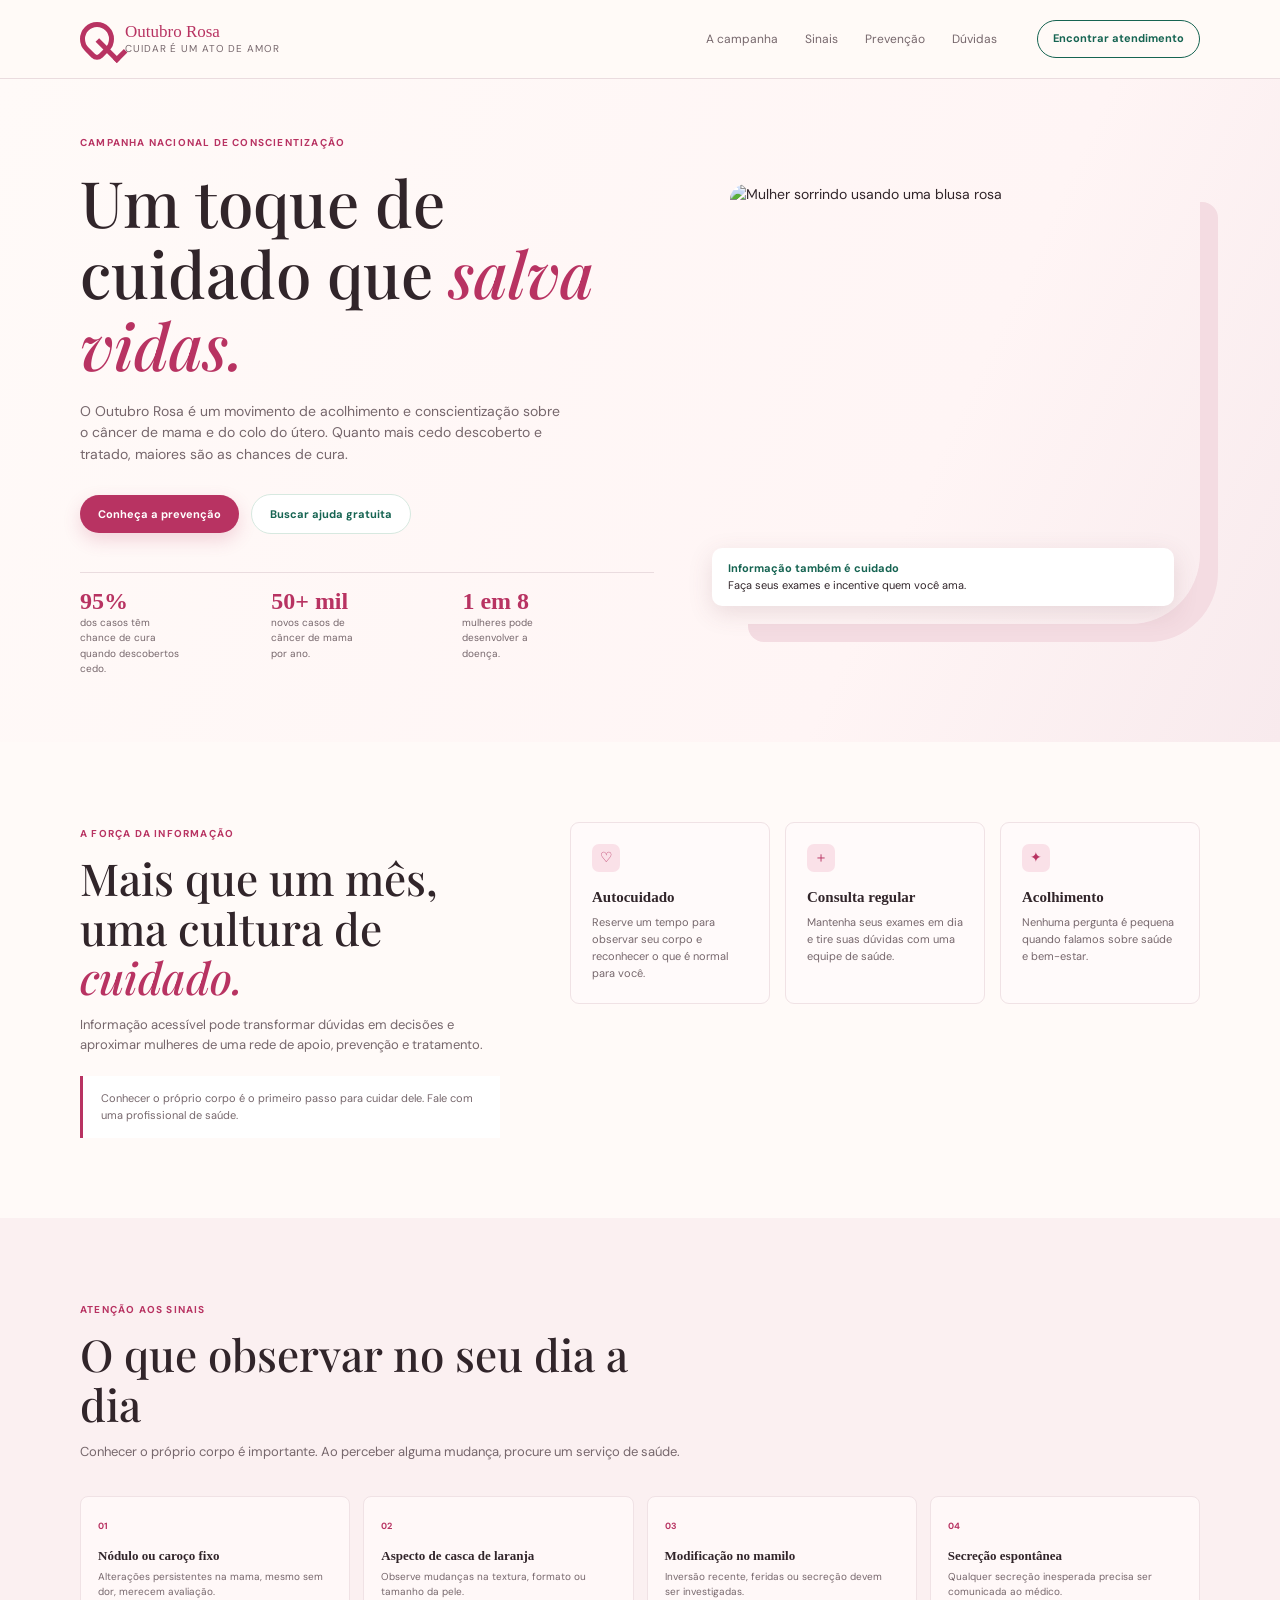
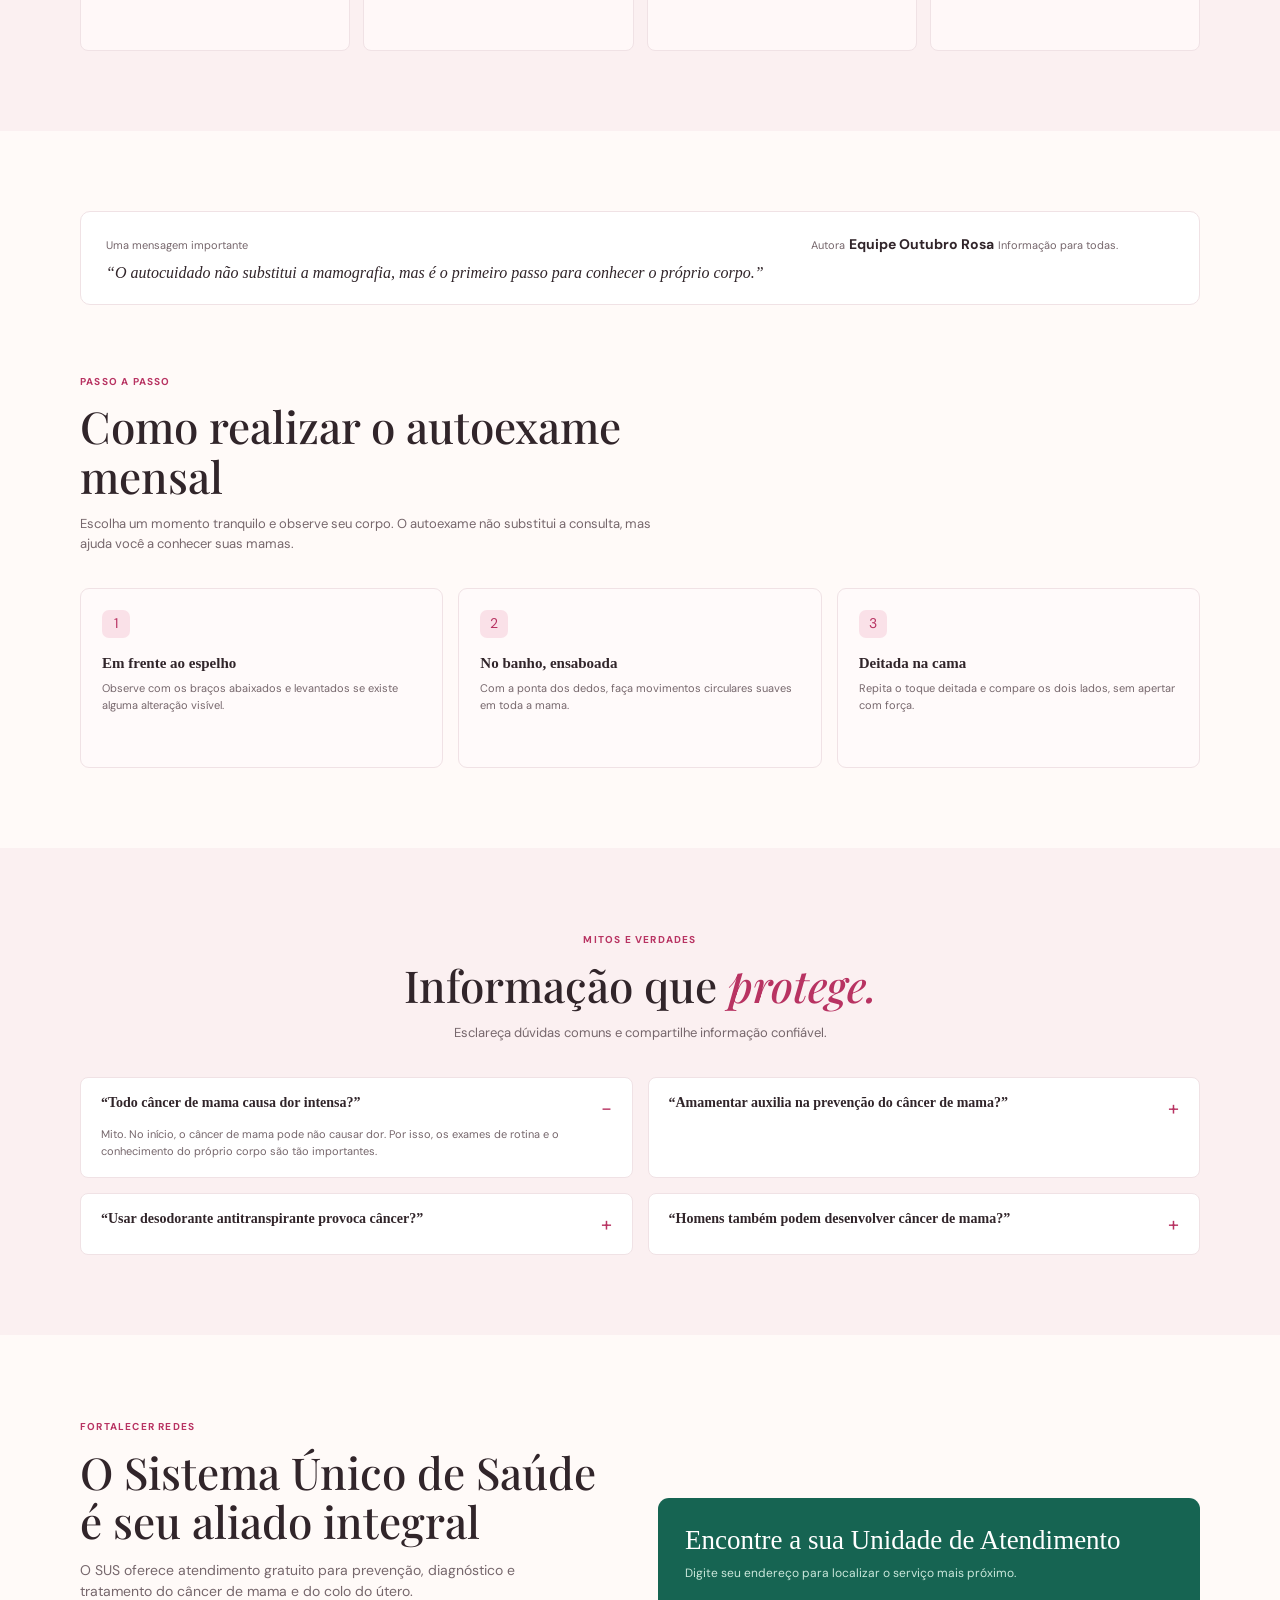
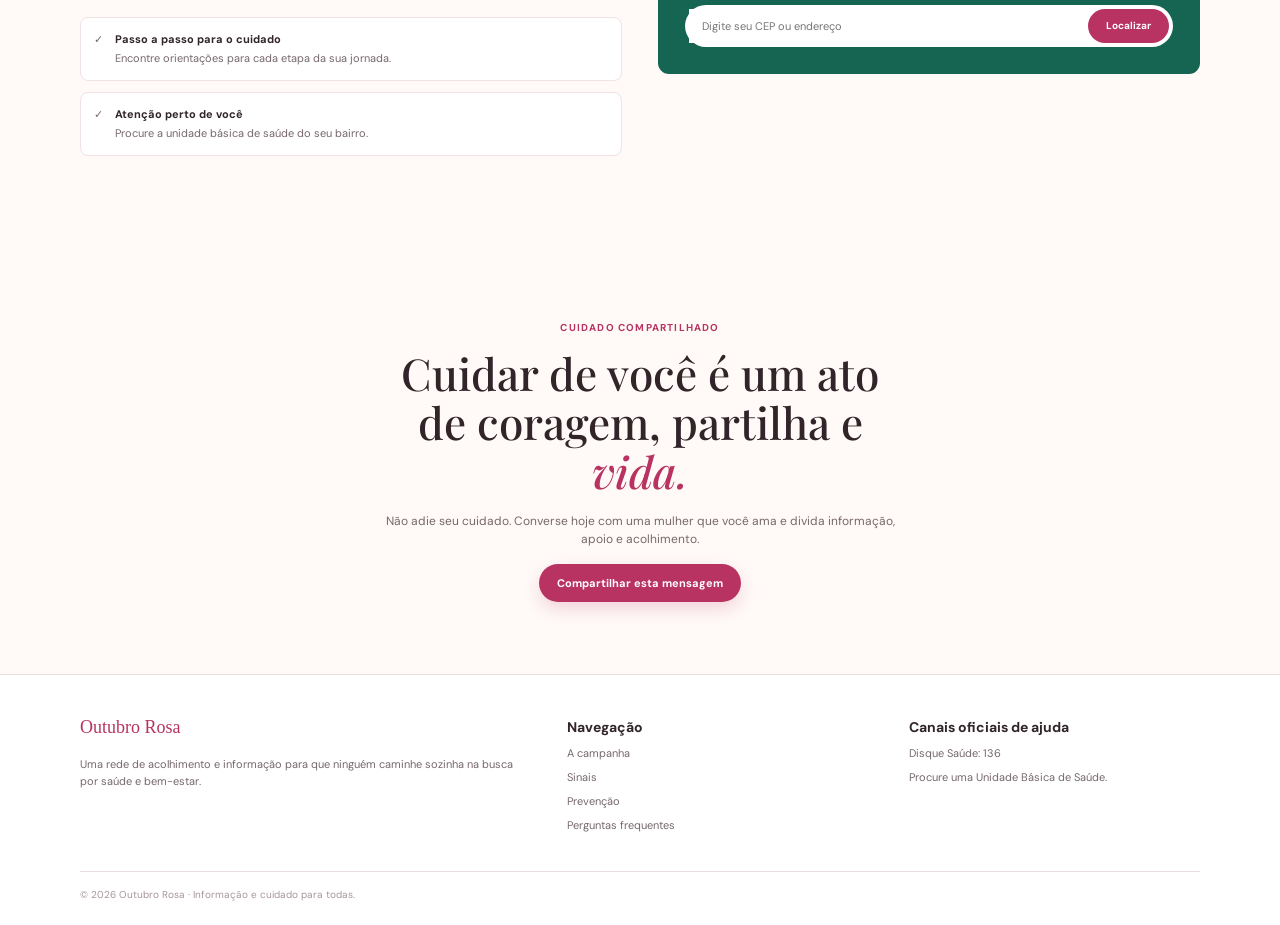
==== Outubro Rosa/index.html @ f230fda4 "Add files via upload" ====
<!DOCTYPE html>
<html lang="pt-BR">
<head>
  <meta charset="UTF-8">
  <meta name="viewport" content="width=device-width, initial-scale=1.0">
  <meta name="description" content="Informação e acolhimento para a saúde da mulher durante o Outubro Rosa.">
  <title>Outubro Rosa | Cuidado que salva vidas</title>
  <link rel="preconnect" href="https://fonts.googleapis.com">
  <link rel="preconnect" href="https://fonts.gstatic.com" crossorigin>
  <link href="https://fonts.googleapis.com/css2?family=DM+Sans:wght@400;500;600;700&family=Playfair+Display:ital,wght@0,500;0,600;1,500&display=swap" rel="stylesheet">
  <style>
    :root { --ink:#31252a; --muted:#76676c; --rose:#b83362; --rose-dark:#762443; --rose-soft:#f8e9ec; --cream:#fffaf8; --mint:#d7f0e4; --green:#166452; --line:#eadcdf; }
    * { box-sizing:border-box; }
    html { scroll-behavior:smooth; }
    body { margin:0; color:var(--ink); background:var(--cream); font-family:'DM Sans', sans-serif; font-size:14px; line-height:1.55; }
    a { color:inherit; text-decoration:none; }
    .wrap { width:min(1120px, calc(100% - 48px)); margin:auto; }
    .topbar { border-bottom:1px solid var(--line); background:rgba(255,250,248,.92); }
    .nav { height:78px; display:flex; align-items:center; gap:40px; }
    .brand { display:flex; align-items:center; gap:11px; color:var(--rose); font-family:Georgia, serif; font-size:17px; line-height:1.1; }
    .brand small { display:block; font:10px 'DM Sans', sans-serif; letter-spacing:.09em; text-transform:uppercase; color:var(--muted); }
    .ribbon { width:34px; height:34px; border:5px solid var(--rose); border-radius:50% 50% 50% 8px; transform:rotate(-45deg); position:relative; }
    .ribbon:after { content:''; position:absolute; width:10px; height:25px; border-left:5px solid var(--rose); border-bottom:5px solid var(--rose); left:9px; top:13px; }
    .nav-links { display:flex; gap:27px; margin-left:auto; color:var(--muted); font-size:12px; }
    .nav-links a:hover { color:var(--rose); }
    .help { border:1px solid var(--green); border-radius:20px; padding:9px 15px; color:var(--green); font-size:11px; font-weight:700; }
    .hero { padding:52px 0 65px; background:linear-gradient(115deg, #fffaf8 0%, #fff5f5 70%, #f8eaed 100%); }
    .hero-grid { display:grid; grid-template-columns:1fr .82fr; align-items:center; gap:76px; }
    .eyebrow { color:var(--rose); font-size:10px; font-weight:700; letter-spacing:.12em; text-transform:uppercase; }
    h1,h2,h3,p { margin-top:0; }
    h1,h2 { font-family:'Playfair Display', Georgia, serif; font-weight:500; line-height:1.12; }
    h1 { font-size:clamp(42px, 5vw, 68px); max-width:610px; margin:13px 0 20px; }
    h1 em,h2 em { color:var(--rose); font-weight:500; }
    .hero-copy { color:var(--muted); max-width:490px; }
    .actions { display:flex; gap:12px; align-items:center; margin-top:28px; }
    .btn { border:0; border-radius:22px; padding:12px 18px; font:700 11px 'DM Sans'; cursor:pointer; }
    .btn-primary { background:var(--rose); color:#fff; box-shadow:0 7px 18px #b8336230; }
    .btn-light { background:#fff; color:var(--green); border:1px solid #d7e9e0; }
    .hero-stats { display:grid; grid-template-columns:repeat(3,1fr); margin-top:38px; border-top:1px solid var(--line); padding-top:15px; }
    .stat strong { display:block; color:var(--rose); font:600 24px Georgia, serif; }
    .stat span { display:block; color:var(--muted); font-size:10px; max-width:100px; }
    .hero-photo { position:relative; }
    .hero-photo img { width:100%; height:440px; object-fit:cover; border-radius:16px 16px 70px 16px; display:block; box-shadow:18px 18px 0 #f4dce2; }
    .photo-note { position:absolute; bottom:18px; left:-18px; right:26px; background:#fff; padding:12px 16px; border-radius:10px; box-shadow:0 7px 25px #6d3c4d25; font-size:11px; }
    .photo-note b { color:var(--green); display:block; }
    .section { padding:80px 0; }
    .section.alt { background:#fbf0f1; }
    .section-heading { max-width:600px; margin-bottom:34px; }
    h2 { font-size:clamp(30px, 4vw, 44px); margin:10px 0 14px; }
    .section-heading p { color:var(--muted); font-size:13px; }
    .intro-grid { display:grid; grid-template-columns:1fr 1.5fr; gap:70px; align-items:start; }
    .intro-grid .section-heading { margin-bottom:0; }
    .card-grid { display:grid; grid-template-columns:repeat(3,1fr); gap:15px; }
    .card { background:#fffafa; border:1px solid #f0e2e5; border-radius:9px; padding:21px; min-height:180px; }
    .card .icon { color:var(--rose); background:#fae1e8; width:28px; height:28px; display:grid; place-items:center; border-radius:7px; font-size:14px; margin-bottom:17px; }
    .card h3 { font:600 15px Georgia, serif; margin-bottom:8px; }
    .card p { color:var(--muted); font-size:11px; margin-bottom:0; }
    .tip { border-left:3px solid var(--rose); padding:14px 18px; background:#fff; margin-top:20px; font-size:11px; color:var(--muted); }
    .signs { display:grid; grid-template-columns:repeat(4,1fr); gap:13px; }
    .sign { background:#fff8f8; border:1px solid #f0e2e5; border-radius:8px; padding:17px; min-height:155px; }
    .sign b { display:block; margin:12px 0 5px; font:600 13px Georgia, serif; }
    .sign p { color:var(--muted); font-size:10px; }
    .sign small { color:var(--rose); font-size:9px; text-transform:uppercase; font-weight:700; }
    .quote { display:grid; grid-template-columns:1.5fr .8fr; gap:24px; background:#fff; border-radius:10px; padding:22px 25px; margin:0 0 65px; border:1px solid #f0e2e5; }
    .quote p { font:italic 16px Georgia, serif; margin:8px 0 0; }
    .quote span { color:var(--muted); font-size:11px; }
    .faq-grid { display:grid; grid-template-columns:repeat(2,1fr); gap:15px; }
    details { background:#fff; border:1px solid #f0e2e5; padding:17px 20px; border-radius:8px; }
    summary { cursor:pointer; font:600 14px Georgia, serif; list-style:none; }
    summary:after { content:'+'; float:right; color:var(--rose); font:20px 'DM Sans'; }
    details[open] summary:after { content:'−'; }
    details p { color:var(--muted); font-size:11px; margin:15px 0 0; }
    .service { display:grid; grid-template-columns:1fr 1fr; gap:36px; align-items:center; }
    .service-list { display:grid; gap:11px; }
    .service-item { display:flex; gap:12px; background:#fff; border:1px solid #f0e2e5; border-radius:8px; padding:13px; font-size:11px; color:var(--muted); }
    .service-item b { display:block; color:var(--ink); margin-bottom:2px; }
    .search-box { background:var(--green); padding:27px; border-radius:11px; color:#fff; }
    .search-box h3 { font:500 27px Georgia, serif; margin-bottom:8px; }
    .search-box p { color:#cae7db; font-size:12px; }
    .search { display:flex; background:#fff; border-radius:22px; padding:4px; margin-top:22px; }
    .search input { min-width:0; flex:1; border:0; padding:10px 13px; outline:0; font:11px 'DM Sans'; }
    .search button { border:0; background:var(--rose); color:#fff; border-radius:18px; padding:0 18px; font:700 10px 'DM Sans'; cursor:pointer; }
    .closing { text-align:center; padding:80px 0; }
    .closing h2 { max-width:520px; margin:10px auto 16px; }
    .closing p { color:var(--muted); font-size:12px; max-width:520px; margin:0 auto 23px; }
    footer { background:#fff; border-top:1px solid var(--line); padding:42px 0 22px; }
    .footer-grid { display:grid; grid-template-columns:1.5fr 1fr 1fr; gap:50px; }
    footer h3 { font:18px Georgia, serif; color:var(--rose); }
    footer p, footer a { display:block; color:var(--muted); font-size:11px; margin:7px 0; }
    .copyright { border-top:1px solid var(--line); margin-top:30px; padding-top:15px; color:#a7959a; font-size:10px; }
    @media (max-width:760px) { .wrap { width:min(100% - 30px, 560px); } .nav { height:auto; padding:18px 0; flex-wrap:wrap; gap:15px; } .nav-links { order:3; width:100%; justify-content:space-between; gap:8px; } .help { margin-left:auto; } .hero { padding:42px 0 60px; } .hero-grid,.intro-grid,.service,.quote { grid-template-columns:1fr; gap:35px; } .hero-photo img { height:350px; } .photo-note { left:12px; right:12px; } .card-grid,.signs { grid-template-columns:1fr 1fr; } .section { padding:60px 0; } .faq-grid { grid-template-columns:1fr; } .footer-grid { grid-template-columns:1fr 1fr; gap:20px; } .footer-grid > :first-child { grid-column:1 / -1; } }
    @media (max-width:430px) { h1 { font-size:42px; } .actions { flex-wrap:wrap; } .hero-stats { gap:8px; } .card-grid,.signs { grid-template-columns:1fr; } .sign { min-height:120px; } .footer-grid { grid-template-columns:1fr; } }
  </style>
</head>
<body>
  <!-- Cabeçalho e navegação principal -->
  <header class="topbar">
    <div class="wrap nav">
      <a class="brand" href="#inicio">
        <span class="ribbon"></span>
        <span>
          Outubro Rosa
          <small>cuidar é um ato de amor</small>
        </span>
      </a>
      <nav class="nav-links" aria-label="Navegação principal">
        <a href="#campanha">A campanha</a>
        <a href="#sinais">Sinais</a>
        <a href="#prevencao">Prevenção</a>
        <a href="#duvidas">Dúvidas</a>
      </nav>
      <a class="help" href="#atendimento">Encontrar atendimento</a>
    </div>
  </header>

  <main>
    <!-- Seção inicial com chamada principal e estatísticas -->
    <section class="hero" id="inicio">
      <div class="wrap hero-grid">
        <div>
          <span class="eyebrow">Campanha Nacional de Conscientização</span>
          <h1>Um toque de cuidado que <em>salva vidas.</em></h1>
          <p class="hero-copy">
            O Outubro Rosa é um movimento de acolhimento e conscientização sobre o câncer de mama e do colo do útero. Quanto mais cedo descoberto e tratado, maiores são as chances de cura.
          </p>
          <div class="actions">
            <a class="btn btn-primary" href="#prevencao">Conheça a prevenção</a>
            <a class="btn btn-light" href="#atendimento">Buscar ajuda gratuita</a>
          </div>
          <div class="hero-stats">
            <div class="stat">
              <strong>95%</strong>
              <span>dos casos têm chance de cura quando descobertos cedo.</span>
            </div>
            <div class="stat">
              <strong>50+ mil</strong>
              <span>novos casos de câncer de mama por ano.</span>
            </div>
            <div class="stat">
              <strong>1 em 8</strong>
              <span>mulheres pode desenvolver a doença.</span>
            </div>
          </div>
        </div>
        <div class="hero-photo">
          <img src="https://images.unsplash.com/photo-1551836022-d5d88e9218df?auto=format&fit=crop&w=900&q=85" alt="Mulher sorrindo usando uma blusa rosa">
          <div class="photo-note">
            <b>Informação também é cuidado</b>
            <span>Faça seus exames e incentive quem você ama.</span>
          </div>
        </div>
      </div>
    </section>

    <!-- Seção sobre a campanha e os pilares do cuidado -->
    <section class="section" id="campanha">
      <div class="wrap intro-grid">
        <div class="section-heading">
          <span class="eyebrow">A força da informação</span>
          <h2>Mais que um mês, uma cultura de <em>cuidado.</em></h2>
          <p>Informação acessível pode transformar dúvidas em decisões e aproximar mulheres de uma rede de apoio, prevenção e tratamento.</p>
          <div class="tip">Conhecer o próprio corpo é o primeiro passo para cuidar dele. Fale com uma profissional de saúde.</div>
        </div>
        <div class="card-grid">
          <article class="card">
            <div class="icon">♡</div>
            <h3>Autocuidado</h3>
            <p>Reserve um tempo para observar seu corpo e reconhecer o que é normal para você.</p>
          </article>
          <article class="card">
            <div class="icon">＋</div>
            <h3>Consulta regular</h3>
            <p>Mantenha seus exames em dia e tire suas dúvidas com uma equipe de saúde.</p>
          </article>
          <article class="card">
            <div class="icon">✦</div>
            <h3>Acolhimento</h3>
            <p>Nenhuma pergunta é pequena quando falamos sobre saúde e bem-estar.</p>
          </article>
        </div>
      </div>
    </section>

    <!-- Seção com sinais que merecem atenção -->
    <section class="section alt" id="sinais">
      <div class="wrap">
        <div class="section-heading">
          <span class="eyebrow">Atenção aos sinais</span>
          <h2>O que observar no seu dia a dia</h2>
          <p>Conhecer o próprio corpo é importante. Ao perceber alguma mudança, procure um serviço de saúde.</p>
        </div>
        <div class="signs">
          <article class="sign">
            <small>01</small>
            <b>Nódulo ou caroço fixo</b>
            <p>Alterações persistentes na mama, mesmo sem dor, merecem avaliação.</p>
          </article>
          <article class="sign">
            <small>02</small>
            <b>Aspecto de casca de laranja</b>
            <p>Observe mudanças na textura, formato ou tamanho da pele.</p>
          </article>
          <article class="sign">
            <small>03</small>
            <b>Modificação no mamilo</b>
            <p>Inversão recente, feridas ou secreção devem ser investigadas.</p>
          </article>
          <article class="sign">
            <small>04</small>
            <b>Secreção espontânea</b>
            <p>Qualquer secreção inesperada precisa ser comunicada ao médico.</p>
          </article>
        </div>
      </div>
    </section>

    <!-- Seção com orientações para o autoexame -->
    <section class="section" id="prevencao">
      <div class="wrap">
        <div class="quote">
          <div>
            <span>Uma mensagem importante</span>
            <p>“O autocuidado não substitui a mamografia, mas é o primeiro passo para conhecer o próprio corpo.”</p>
          </div>
          <div>
            <span>Autora</span>
            <b>Equipe Outubro Rosa</b>
            <span>Informação para todas.</span>
          </div>
        </div>
        <div class="section-heading">
          <span class="eyebrow">Passo a passo</span>
          <h2>Como realizar o autoexame mensal</h2>
          <p>Escolha um momento tranquilo e observe seu corpo. O autoexame não substitui a consulta, mas ajuda você a conhecer suas mamas.</p>
        </div>
        <div class="card-grid">
          <article class="card">
            <div class="icon">1</div>
            <h3>Em frente ao espelho</h3>
            <p>Observe com os braços abaixados e levantados se existe alguma alteração visível.</p>
          </article>
          <article class="card">
            <div class="icon">2</div>
            <h3>No banho, ensaboada</h3>
            <p>Com a ponta dos dedos, faça movimentos circulares suaves em toda a mama.</p>
          </article>
          <article class="card">
            <div class="icon">3</div>
            <h3>Deitada na cama</h3>
            <p>Repita o toque deitada e compare os dois lados, sem apertar com força.</p>
          </article>
        </div>
      </div>
    </section>

    <!-- Seção de perguntas frequentes -->
    <section class="section alt" id="duvidas">
      <div class="wrap">
        <div class="section-heading" style="text-align: center; margin-left: auto; margin-right: auto">
          <span class="eyebrow">Mitos e verdades</span>
          <h2>Informação que <em>protege.</em></h2>
          <p>Esclareça dúvidas comuns e compartilhe informação confiável.</p>
        </div>
        <div class="faq-grid">
          <details open>
            <summary>“Todo câncer de mama causa dor intensa?”</summary>
            <p>Mito. No início, o câncer de mama pode não causar dor. Por isso, os exames de rotina e o conhecimento do próprio corpo são tão importantes.</p>
          </details>
          <details>
            <summary>“Amamentar auxilia na prevenção do câncer de mama?”</summary>
            <p>Verdade. A amamentação pode contribuir para reduzir o risco, embora não substitua os cuidados preventivos.</p>
          </details>
          <details>
            <summary>“Usar desodorante antitranspirante provoca câncer?”</summary>
            <p>Mito. Não há evidências científicas de que desodorantes causem câncer de mama.</p>
          </details>
          <details>
            <summary>“Homens também podem desenvolver câncer de mama?”</summary>
            <p>Verdade. É raro, mas homens também podem ter câncer de mama e devem procurar avaliação diante de alterações.</p>
          </details>
        </div>
      </div>
    </section>

    <!-- Seção para encontrar atendimento no SUS -->
    <section class="section" id="atendimento">
      <div class="wrap service">
        <div>
          <span class="eyebrow">Fortalecer redes</span>
          <h2>O Sistema Único de Saúde é seu aliado integral</h2>
          <p class="hero-copy">O SUS oferece atendimento gratuito para prevenção, diagnóstico e tratamento do câncer de mama e do colo do útero.</p>
          <div class="service-list">
            <div class="service-item">
              <span>✓</span>
              <div><b>Passo a passo para o cuidado</b>Encontre orientações para cada etapa da sua jornada.</div>
            </div>
            <div class="service-item">
              <span>✓</span>
              <div><b>Atenção perto de você</b>Procure a unidade básica de saúde do seu bairro.</div>
            </div>
          </div>
        </div>
        <div class="search-box">
          <h3>Encontre a sua Unidade de Atendimento</h3>
          <p>Digite seu endereço para localizar o serviço mais próximo.</p>
          <div class="search">
            <input aria-label="Seu endereço" placeholder="Digite seu CEP ou endereço">
            <button type="button" onclick="this.textContent='Buscando...'">Localizar</button>
          </div>
        </div>
      </div>
    </section>

    <!-- Mensagem final de compartilhamento -->
    <section class="closing">
      <div class="wrap">
        <span class="eyebrow">Cuidado compartilhado</span>
        <h2>Cuidar de você é um ato de coragem, partilha e <em>vida.</em></h2>
        <p>Não adie seu cuidado. Converse hoje com uma mulher que você ama e divida informação, apoio e acolhimento.</p>
        <a class="btn btn-primary" href="#inicio">Compartilhar esta mensagem</a>
      </div>
    </section>
  </main>

  <!-- Rodapé com navegação e canais de ajuda -->
  <footer>
    <div class="wrap">
      <div class="footer-grid">
        <div>
          <h3>Outubro Rosa</h3>
          <p>Uma rede de acolhimento e informação para que ninguém caminhe sozinha na busca por saúde e bem-estar.</p>
        </div>
        <div>
          <b>Navegação</b>
          <a href="#campanha">A campanha</a>
          <a href="#sinais">Sinais</a>
          <a href="#prevencao">Prevenção</a>
          <a href="#duvidas">Perguntas frequentes</a>
        </div>
        <div>
          <b>Canais oficiais de ajuda</b>
          <p>Disque Saúde: 136</p>
          <p>Procure uma Unidade Básica de Saúde.</p>
        </div>
      </div>
      <div class="copyright">© 2026 Outubro Rosa · Informação e cuidado para todas.</div>
    </div>
  </footer>
</body>
</html>
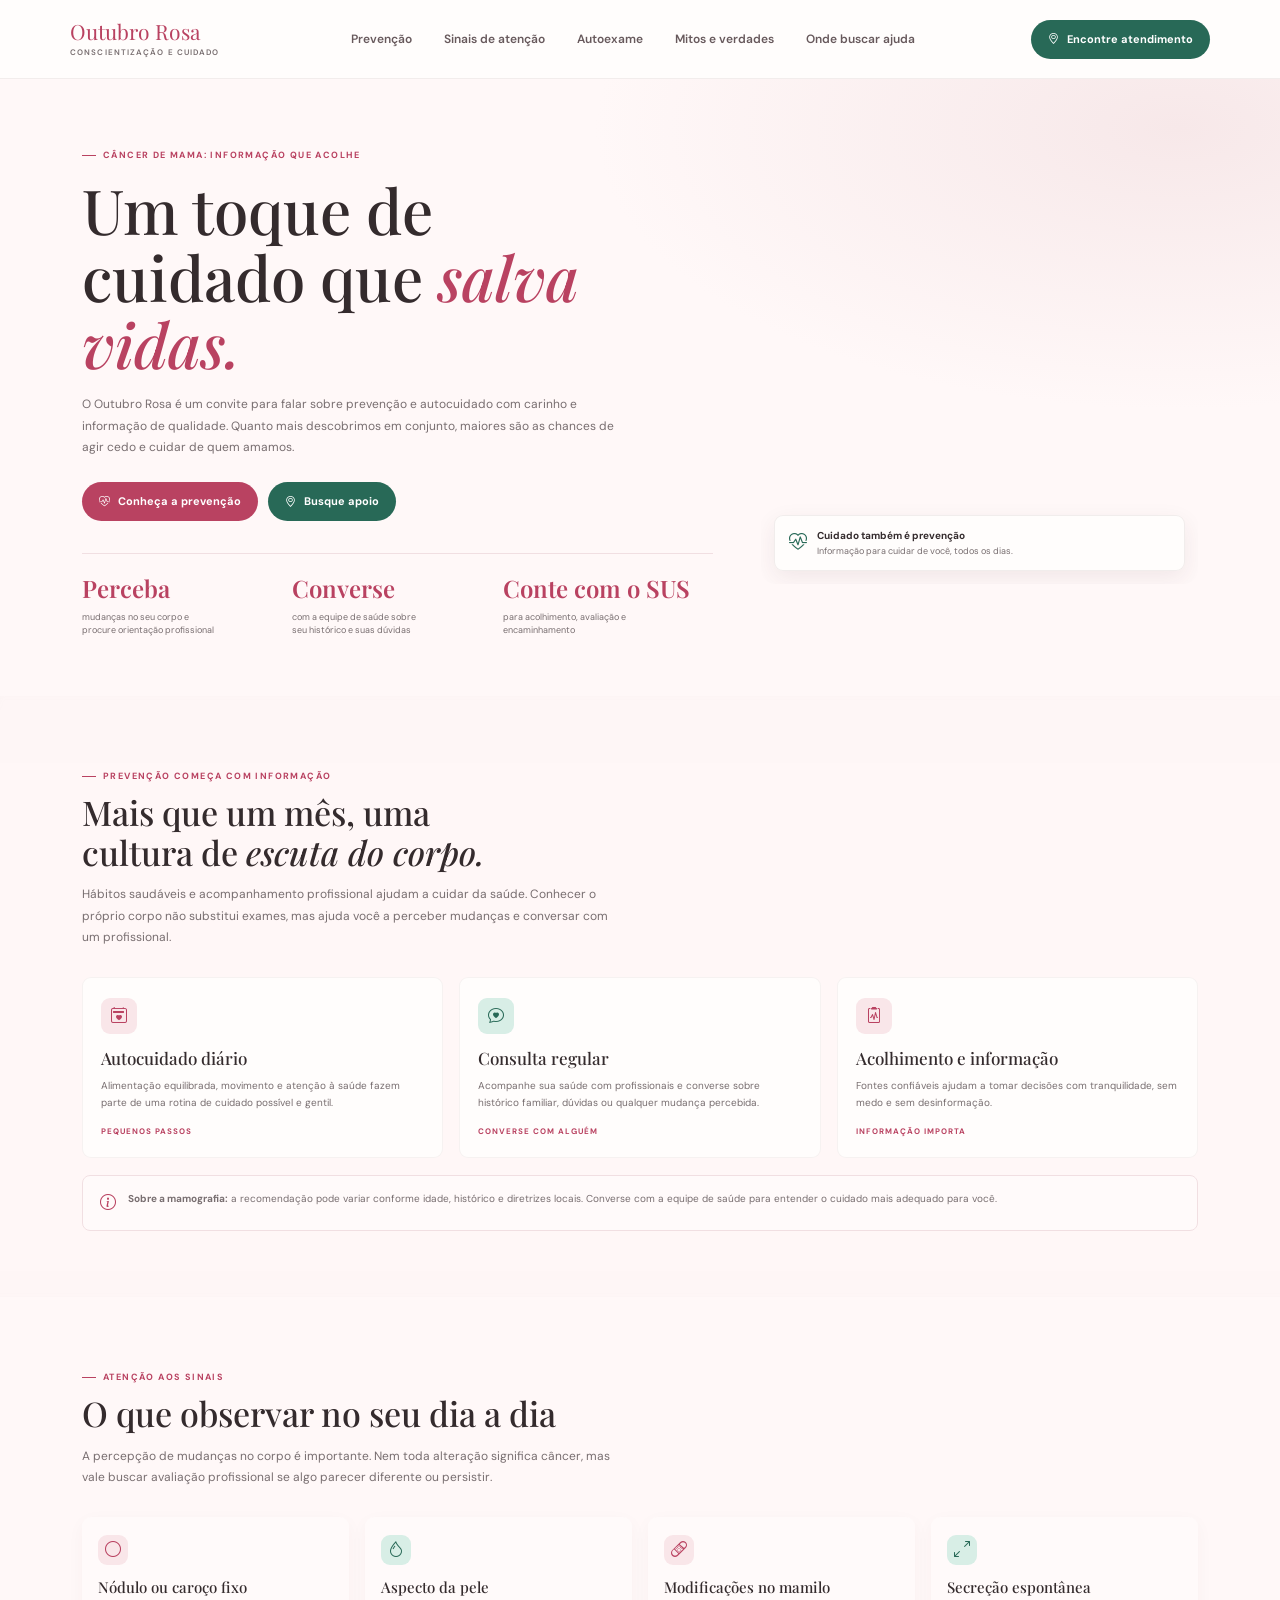
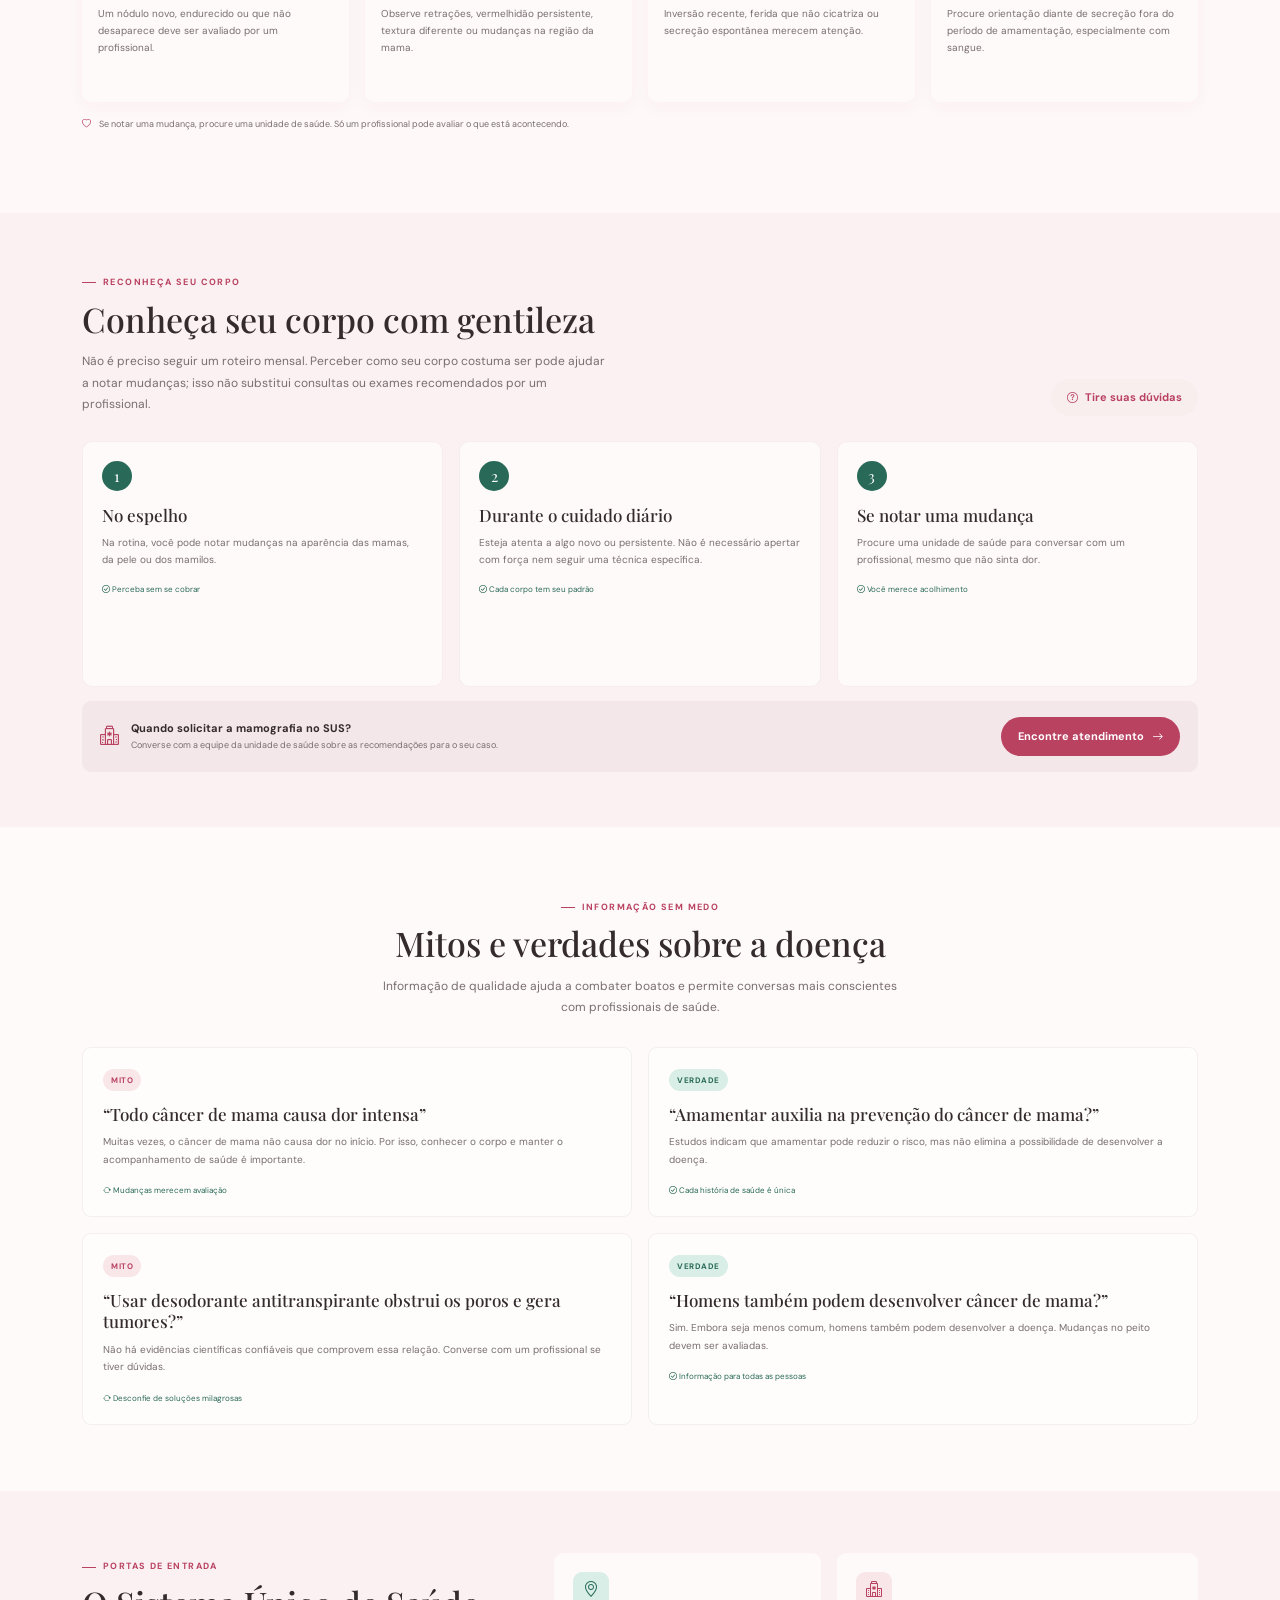
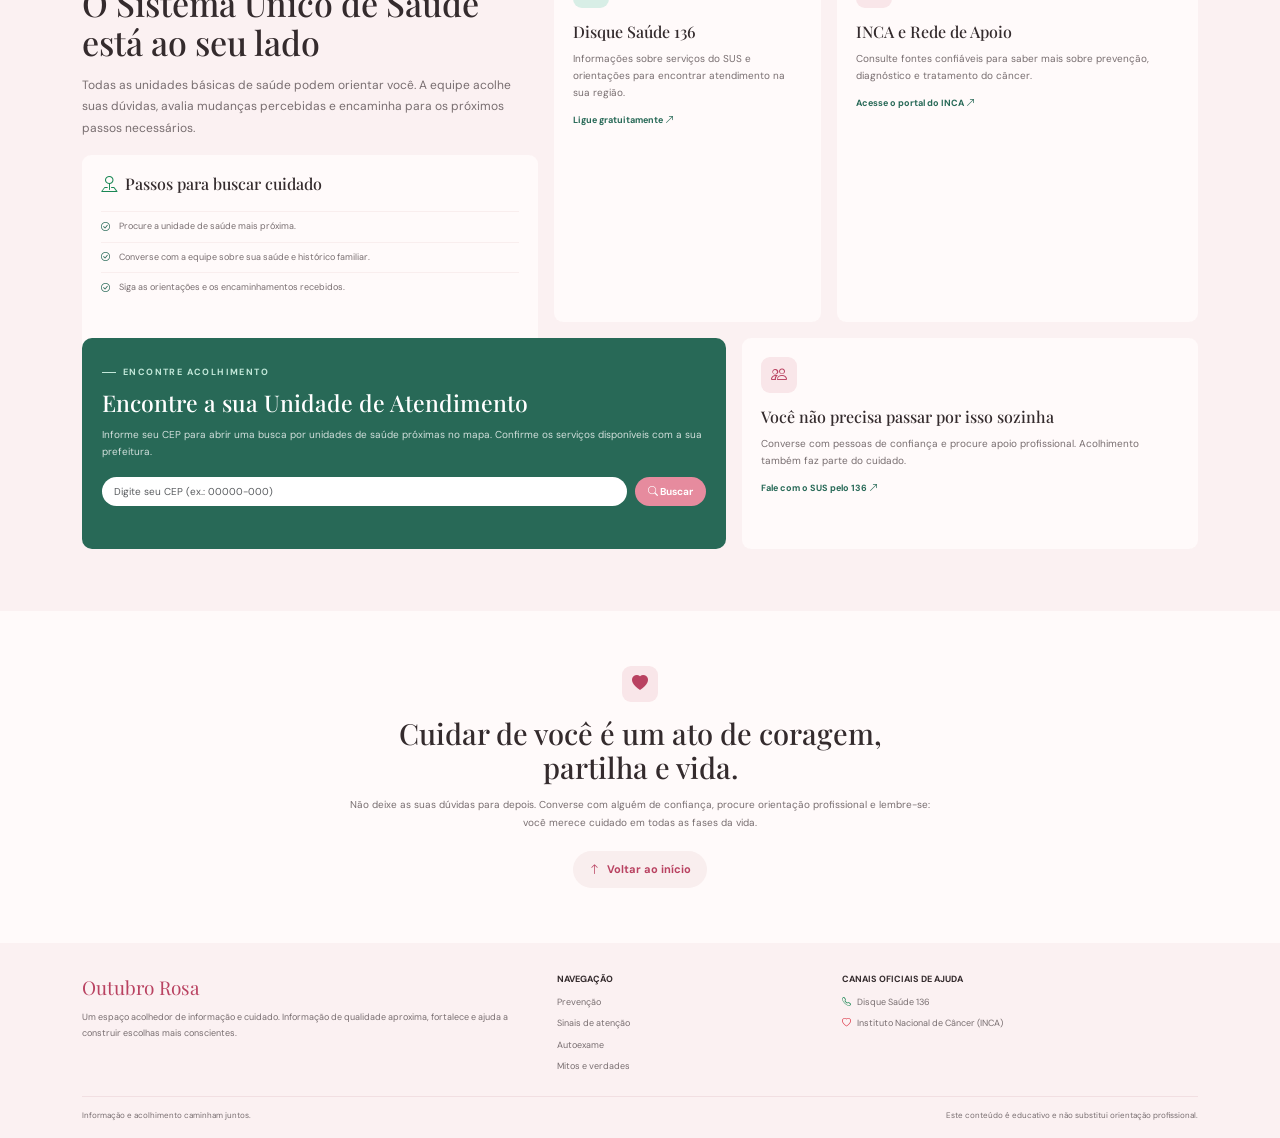
==== commit 83b9b01d: "Update index.html" ====
--- a/Outubro Rosa/index.html
+++ b/Outubro Rosa/index.html
@@ -1,350 +1,387 @@
-<!DOCTYPE html>
+<!doctype html>
 <html lang="pt-BR">
 <head>
-  <meta charset="UTF-8">
-  <meta name="viewport" content="width=device-width, initial-scale=1.0">
-  <meta name="description" content="Informação e acolhimento para a saúde da mulher durante o Outubro Rosa.">
-  <title>Outubro Rosa | Cuidado que salva vidas</title>
-  <link rel="preconnect" href="https://fonts.googleapis.com">
-  <link rel="preconnect" href="https://fonts.gstatic.com" crossorigin>
-  <link href="https://fonts.googleapis.com/css2?family=DM+Sans:wght@400;500;600;700&family=Playfair+Display:ital,wght@0,500;0,600;1,500&display=swap" rel="stylesheet">
-  <style>
-    :root { --ink:#31252a; --muted:#76676c; --rose:#b83362; --rose-dark:#762443; --rose-soft:#f8e9ec; --cream:#fffaf8; --mint:#d7f0e4; --green:#166452; --line:#eadcdf; }
-    * { box-sizing:border-box; }
-    html { scroll-behavior:smooth; }
-    body { margin:0; color:var(--ink); background:var(--cream); font-family:'DM Sans', sans-serif; font-size:14px; line-height:1.55; }
-    a { color:inherit; text-decoration:none; }
-    .wrap { width:min(1120px, calc(100% - 48px)); margin:auto; }
-    .topbar { border-bottom:1px solid var(--line); background:rgba(255,250,248,.92); }
-    .nav { height:78px; display:flex; align-items:center; gap:40px; }
-    .brand { display:flex; align-items:center; gap:11px; color:var(--rose); font-family:Georgia, serif; font-size:17px; line-height:1.1; }
-    .brand small { display:block; font:10px 'DM Sans', sans-serif; letter-spacing:.09em; text-transform:uppercase; color:var(--muted); }
-    .ribbon { width:34px; height:34px; border:5px solid var(--rose); border-radius:50% 50% 50% 8px; transform:rotate(-45deg); position:relative; }
-    .ribbon:after { content:''; position:absolute; width:10px; height:25px; border-left:5px solid var(--rose); border-bottom:5px solid var(--rose); left:9px; top:13px; }
-    .nav-links { display:flex; gap:27px; margin-left:auto; color:var(--muted); font-size:12px; }
-    .nav-links a:hover { color:var(--rose); }
-    .help { border:1px solid var(--green); border-radius:20px; padding:9px 15px; color:var(--green); font-size:11px; font-weight:700; }
-    .hero { padding:52px 0 65px; background:linear-gradient(115deg, #fffaf8 0%, #fff5f5 70%, #f8eaed 100%); }
-    .hero-grid { display:grid; grid-template-columns:1fr .82fr; align-items:center; gap:76px; }
-    .eyebrow { color:var(--rose); font-size:10px; font-weight:700; letter-spacing:.12em; text-transform:uppercase; }
-    h1,h2,h3,p { margin-top:0; }
-    h1,h2 { font-family:'Playfair Display', Georgia, serif; font-weight:500; line-height:1.12; }
-    h1 { font-size:clamp(42px, 5vw, 68px); max-width:610px; margin:13px 0 20px; }
-    h1 em,h2 em { color:var(--rose); font-weight:500; }
-    .hero-copy { color:var(--muted); max-width:490px; }
-    .actions { display:flex; gap:12px; align-items:center; margin-top:28px; }
-    .btn { border:0; border-radius:22px; padding:12px 18px; font:700 11px 'DM Sans'; cursor:pointer; }
-    .btn-primary { background:var(--rose); color:#fff; box-shadow:0 7px 18px #b8336230; }
-    .btn-light { background:#fff; color:var(--green); border:1px solid #d7e9e0; }
-    .hero-stats { display:grid; grid-template-columns:repeat(3,1fr); margin-top:38px; border-top:1px solid var(--line); padding-top:15px; }
-    .stat strong { display:block; color:var(--rose); font:600 24px Georgia, serif; }
-    .stat span { display:block; color:var(--muted); font-size:10px; max-width:100px; }
-    .hero-photo { position:relative; }
-    .hero-photo img { width:100%; height:440px; object-fit:cover; border-radius:16px 16px 70px 16px; display:block; box-shadow:18px 18px 0 #f4dce2; }
-    .photo-note { position:absolute; bottom:18px; left:-18px; right:26px; background:#fff; padding:12px 16px; border-radius:10px; box-shadow:0 7px 25px #6d3c4d25; font-size:11px; }
-    .photo-note b { color:var(--green); display:block; }
-    .section { padding:80px 0; }
-    .section.alt { background:#fbf0f1; }
-    .section-heading { max-width:600px; margin-bottom:34px; }
-    h2 { font-size:clamp(30px, 4vw, 44px); margin:10px 0 14px; }
-    .section-heading p { color:var(--muted); font-size:13px; }
-    .intro-grid { display:grid; grid-template-columns:1fr 1.5fr; gap:70px; align-items:start; }
-    .intro-grid .section-heading { margin-bottom:0; }
-    .card-grid { display:grid; grid-template-columns:repeat(3,1fr); gap:15px; }
-    .card { background:#fffafa; border:1px solid #f0e2e5; border-radius:9px; padding:21px; min-height:180px; }
-    .card .icon { color:var(--rose); background:#fae1e8; width:28px; height:28px; display:grid; place-items:center; border-radius:7px; font-size:14px; margin-bottom:17px; }
-    .card h3 { font:600 15px Georgia, serif; margin-bottom:8px; }
-    .card p { color:var(--muted); font-size:11px; margin-bottom:0; }
-    .tip { border-left:3px solid var(--rose); padding:14px 18px; background:#fff; margin-top:20px; font-size:11px; color:var(--muted); }
-    .signs { display:grid; grid-template-columns:repeat(4,1fr); gap:13px; }
-    .sign { background:#fff8f8; border:1px solid #f0e2e5; border-radius:8px; padding:17px; min-height:155px; }
-    .sign b { display:block; margin:12px 0 5px; font:600 13px Georgia, serif; }
-    .sign p { color:var(--muted); font-size:10px; }
-    .sign small { color:var(--rose); font-size:9px; text-transform:uppercase; font-weight:700; }
-    .quote { display:grid; grid-template-columns:1.5fr .8fr; gap:24px; background:#fff; border-radius:10px; padding:22px 25px; margin:0 0 65px; border:1px solid #f0e2e5; }
-    .quote p { font:italic 16px Georgia, serif; margin:8px 0 0; }
-    .quote span { color:var(--muted); font-size:11px; }
-    .faq-grid { display:grid; grid-template-columns:repeat(2,1fr); gap:15px; }
-    details { background:#fff; border:1px solid #f0e2e5; padding:17px 20px; border-radius:8px; }
-    summary { cursor:pointer; font:600 14px Georgia, serif; list-style:none; }
-    summary:after { content:'+'; float:right; color:var(--rose); font:20px 'DM Sans'; }
-    details[open] summary:after { content:'−'; }
-    details p { color:var(--muted); font-size:11px; margin:15px 0 0; }
-    .service { display:grid; grid-template-columns:1fr 1fr; gap:36px; align-items:center; }
-    .service-list { display:grid; gap:11px; }
-    .service-item { display:flex; gap:12px; background:#fff; border:1px solid #f0e2e5; border-radius:8px; padding:13px; font-size:11px; color:var(--muted); }
-    .service-item b { display:block; color:var(--ink); margin-bottom:2px; }
-    .search-box { background:var(--green); padding:27px; border-radius:11px; color:#fff; }
-    .search-box h3 { font:500 27px Georgia, serif; margin-bottom:8px; }
-    .search-box p { color:#cae7db; font-size:12px; }
-    .search { display:flex; background:#fff; border-radius:22px; padding:4px; margin-top:22px; }
-    .search input { min-width:0; flex:1; border:0; padding:10px 13px; outline:0; font:11px 'DM Sans'; }
-    .search button { border:0; background:var(--rose); color:#fff; border-radius:18px; padding:0 18px; font:700 10px 'DM Sans'; cursor:pointer; }
-    .closing { text-align:center; padding:80px 0; }
-    .closing h2 { max-width:520px; margin:10px auto 16px; }
-    .closing p { color:var(--muted); font-size:12px; max-width:520px; margin:0 auto 23px; }
-    footer { background:#fff; border-top:1px solid var(--line); padding:42px 0 22px; }
-    .footer-grid { display:grid; grid-template-columns:1.5fr 1fr 1fr; gap:50px; }
-    footer h3 { font:18px Georgia, serif; color:var(--rose); }
-    footer p, footer a { display:block; color:var(--muted); font-size:11px; margin:7px 0; }
-    .copyright { border-top:1px solid var(--line); margin-top:30px; padding-top:15px; color:#a7959a; font-size:10px; }
-    @media (max-width:760px) { .wrap { width:min(100% - 30px, 560px); } .nav { height:auto; padding:18px 0; flex-wrap:wrap; gap:15px; } .nav-links { order:3; width:100%; justify-content:space-between; gap:8px; } .help { margin-left:auto; } .hero { padding:42px 0 60px; } .hero-grid,.intro-grid,.service,.quote { grid-template-columns:1fr; gap:35px; } .hero-photo img { height:350px; } .photo-note { left:12px; right:12px; } .card-grid,.signs { grid-template-columns:1fr 1fr; } .section { padding:60px 0; } .faq-grid { grid-template-columns:1fr; } .footer-grid { grid-template-columns:1fr 1fr; gap:20px; } .footer-grid > :first-child { grid-column:1 / -1; } }
-    @media (max-width:430px) { h1 { font-size:42px; } .actions { flex-wrap:wrap; } .hero-stats { gap:8px; } .card-grid,.signs { grid-template-columns:1fr; } .sign { min-height:120px; } .footer-grid { grid-template-columns:1fr; } }
-  </style>
+	<meta charset="utf-8">
+	<meta name="viewport" content="width=device-width, initial-scale=1">
+	<meta name="theme-color" content="#fff8f8">
+	<meta name="description" content="Informação e cuidado para a prevenção do câncer de mama.">
+	<title>Outubro Rosa | Informação também é cuidado</title>
+	<link rel="preconnect" href="https://fonts.googleapis.com">
+	<link rel="preconnect" href="https://fonts.gstatic.com" crossorigin>
+	<link href="https://fonts.googleapis.com/css2?family=DM+Sans:wght@400;500;600;700&family=Playfair+Display:wght@500;600;700&display=swap" rel="stylesheet">
+	<link href="https://cdn.jsdelivr.net/npm/bootstrap@5.3.3/dist/css/bootstrap.min.css" rel="stylesheet">
+	<link href="https://cdn.jsdelivr.net/npm/bootstrap-icons@1.11.3/font/bootstrap-icons.min.css" rel="stylesheet">
+	<style>
+		:root {
+			--rose-50: #fff8f8;
+			--rose-100: #f9eeee;
+			--rose-200: #f1dfe2;
+			--rose-400: #dd8294;
+			--rose-600: #b94261;
+			--ink: #342b2d;
+			--muted: #786e70;
+			--green: #286957;
+			--green-light: #d8eee6;
+			--paper: #fffdfc;
+			--serif: "Playfair Display", Georgia, serif;
+			--sans: "DM Sans", sans-serif;
+		}
+
+		* { box-sizing: border-box; }
+		html { scroll-behavior: smooth; }
+		body { margin: 0; color: var(--ink); background: var(--rose-50); font-family: var(--sans); font-size: 14px; }
+		a { color: inherit; }
+		.site-header { min-height: 70px; border-bottom: 1px solid rgba(90, 50, 60, .08); background: rgba(255, 253, 252, .94); }
+		.navbar-brand { color: var(--rose-600); font-family: var(--serif); font-size: 21px; line-height: 1; }
+		.brand-caption { display: block; margin-top: 5px; color: var(--muted); font: 600 8px var(--sans); letter-spacing: 1.1px; text-transform: uppercase; }
+		.nav-link { color: #67595c; font-size: 12px; font-weight: 600; }
+		.nav-link:hover, .nav-link:focus { color: var(--rose-600); }
+		.btn-rose, .btn-green { display: inline-flex; align-items: center; justify-content: center; gap: 8px; min-height: 39px; padding: 0 17px; border: 0; border-radius: 999px; color: white; font-size: 11px; font-weight: 700; text-decoration: none; transition: transform .2s, filter .2s; }
+		.btn-rose { background: var(--rose-600); }
+		.btn-green { background: var(--green); }
+		.btn-rose:hover, .btn-green:hover { color: white; filter: brightness(1.08); transform: translateY(-1px); }
+		.btn-soft { display: inline-flex; align-items: center; gap: 7px; padding: 10px 16px; border-radius: 999px; background: var(--rose-100); color: var(--rose-600); font-size: 11px; font-weight: 700; text-decoration: none; }
+		.eyebrow { display: inline-flex; align-items: center; gap: 7px; color: var(--rose-600); font-size: 9px; font-weight: 700; letter-spacing: 1.4px; text-transform: uppercase; }
+		.eyebrow::before { width: 14px; height: 1px; background: currentColor; content: ""; }
+		h1, h2, h3, .serif { font-family: var(--serif); }
+		h1 { max-width: 580px; margin: 15px 0 16px; font-size: clamp(38px, 5vw, 62px); font-weight: 500; line-height: 1.08; }
+		h1 em { color: var(--rose-600); font-weight: 500; }
+		h2 { margin: 10px 0 12px; font-size: clamp(25px, 3vw, 34px); line-height: 1.16; }
+		h3 { font-size: 17px; line-height: 1.25; }
+		.body-copy { max-width: 540px; color: var(--muted); font-size: 12px; line-height: 1.8; }
+		.hero { padding: 62px 0 58px; background: radial-gradient(ellipse at 92% 8%, #f7e8e9 0, transparent 35%), var(--rose-50); }
+		.hero-actions { display: flex; flex-wrap: wrap; gap: 10px; margin-top: 23px; }
+		.hero-image { min-height: 390px; height: 100%; border-radius: 14px; background: linear-gradient(155deg, #f6e8e8, #f0dddd); }
+		.image-slot { position: relative; overflow: hidden; }
+		.image-slot img { display: block; width: 100%; height: 100%; object-fit: cover; }
+		.image-note { position: absolute; right: 13px; bottom: 13px; left: 13px; display: flex; align-items: center; gap: 10px; padding: 12px 14px; border: 1px solid rgba(80, 55, 60, .08); border-radius: 9px; background: rgba(255, 253, 252, .95); box-shadow: 0 7px 22px rgba(77, 40, 52, .08); }
+		.image-note i { color: var(--green); font-size: 18px; }
+		.image-note strong, .image-note span { display: block; }
+		.image-note strong { font-size: 10px; }
+		.image-note span { margin-top: 2px; color: var(--muted); font-size: 9px; }
+		.stats-row { display: flex; flex-wrap: wrap; gap: 0; margin-top: 32px; border-top: 1px solid var(--rose-200); }
+		.stat { flex: 1 1 125px; padding: 16px 14px 0 0; }
+		.stat strong { display: block; color: var(--rose-600); font-family: var(--serif); font-size: 24px; font-weight: 600; }
+		.stat span { display: block; max-width: 140px; margin-top: 5px; color: var(--muted); font-size: 9px; line-height: 1.5; }
+		.section { padding: 66px 0; }
+		.section-tint { background: #fbf1f2; }
+		.section-white { background: #fffafa; }
+		#prevencao { position: relative; isolation: isolate; overflow: hidden; background: #fbf1f2; }
+		.prevention-carousel-layer { position: absolute; z-index: 0; inset: 0; overflow: hidden; pointer-events: none; }
+		.prevention-carousel-layer::after { position: absolute; inset: 0; background: rgba(255, 248, 248, .88); content: ""; }
+		.prevention-carousel, .prevention-carousel .carousel-inner, .prevention-carousel .carousel-item { height: 100%; }
+		.prevention-carousel img { display: block; width: 100%; height: 100%; object-fit: cover; filter: blur(7px); transform: scale(1.05); }
+		#prevencao > .container { position: relative; z-index: 1; }
+		.section-intro { max-width: 670px; margin-bottom: 28px; }
+		.section-intro .body-copy { margin-bottom: 0; }
+		.topic-card { height: 100%; padding: 20px 18px; border: 1px solid rgba(106, 65, 74, .06); border-radius: 9px; background: var(--paper); }
+		.icon-box { display: grid; width: 36px; height: 36px; place-items: center; margin-bottom: 14px; border-radius: 9px; background: #f9e6e9; color: var(--rose-600); font-size: 16px; }
+		.icon-box.green { background: var(--green-light); color: var(--green); }
+		.topic-card p, .symptom-card p, .step-card p, .resource-card p { margin: 8px 0 0; color: var(--muted); font-size: 10px; line-height: 1.7; }
+		.card-kicker { display: block; margin-top: 14px; color: var(--rose-600); font-size: 8px; font-weight: 700; letter-spacing: 1px; text-transform: uppercase; }
+		.callout { display: flex; align-items: flex-start; gap: 12px; margin-top: 17px; padding: 15px 17px; border: 1px solid var(--rose-200); border-radius: 8px; background: #fffafa; }
+		.callout i { color: var(--rose-600); font-size: 16px; }
+		.callout p { margin: 0; color: var(--muted); font-size: 10px; line-height: 1.65; }
+		.symptom-card { min-height: 185px; padding: 18px 16px; border-radius: 9px; background: #fffafa; box-shadow: 0 5px 18px rgba(75, 41, 50, .035); }
+		.symptom-card .icon-box { width: 30px; height: 30px; margin-bottom: 13px; }
+		.symptom-card h3 { margin: 0; font-size: 15px; }
+		.notice-line { display: flex; align-items: center; gap: 8px; color: var(--muted); font-size: 9px; }
+		.notice-line i { color: var(--rose-600); }
+		.exam-section { padding: 55px 0; background: #fbf1f2; }
+		.exam-intro { display: flex; align-items: end; justify-content: space-between; gap: 24px; margin-bottom: 25px; }
+		.exam-intro .body-copy { max-width: 530px; margin-bottom: 0; }
+		.step-card { height: 100%; min-height: 246px; padding: 19px; border: 1px solid rgba(125, 70, 83, .07); border-radius: 10px; background: #fffafa; }
+		.step-number { display: grid; width: 30px; height: 30px; place-items: center; margin-bottom: 14px; border-radius: 50%; background: var(--green); color: white; font-family: var(--serif); font-size: 15px; }
+		.step-card h3 { margin: 0; }
+		.step-foot { display: block; margin-top: 15px; color: var(--green); font-size: 8px; }
+		.exam-banner { display: flex; align-items: center; justify-content: space-between; gap: 20px; margin-top: 14px; padding: 16px 18px; border-radius: 9px; background: #f4e7e9; }
+		.exam-banner-copy { display: flex; align-items: center; gap: 12px; }
+		.exam-banner-copy i { color: var(--rose-600); font-size: 19px; }
+		.exam-banner-copy strong { display: block; font-size: 11px; }
+		.exam-banner-copy span { display: block; margin-top: 3px; color: var(--muted); font-size: 9px; }
+		.myth-card { height: 100%; padding: 20px; border: 1px solid rgba(106, 65, 74, .07); border-radius: 9px; background: var(--paper); }
+		.tag { display: inline-block; padding: 5px 8px; border-radius: 999px; background: #f9e6e9; color: var(--rose-600); font-size: 8px; font-weight: 700; letter-spacing: .5px; text-transform: uppercase; }
+		.tag.true { background: var(--green-light); color: var(--green); }
+		.myth-card h3 { margin: 13px 0 8px; font-size: 17px; }
+		.myth-card p { margin: 0; color: var(--muted); font-size: 10px; line-height: 1.75; }
+		.myth-source { display: block; margin-top: 16px; color: var(--green); font-size: 8px; }
+		.access-section { padding: 62px 0; background: #fbf1f2; }
+		.resource-card { height: 100%; padding: 19px; border-radius: 9px; background: #fffafa; }
+		.resource-card h3 { margin: 0; font-size: 16px; }
+		.resource-card a { display: inline-block; margin-top: 13px; color: var(--green); font-size: 9px; font-weight: 700; text-decoration: none; }
+		.resource-card a:hover { text-decoration: underline; }
+		.resource-list { margin: 17px 0 0; padding: 0; list-style: none; }
+		.resource-list li { display: flex; gap: 9px; padding: 8px 0; border-top: 1px solid var(--rose-100); color: var(--muted); font-size: 9px; line-height: 1.5; }
+		.resource-list i { color: var(--green); }
+		.clinic-panel { height: 100%; padding: 20px; border-radius: 10px; background: var(--green); color: white; }
+		.clinic-panel .eyebrow { color: #c2e7d9; }
+		.clinic-panel h3 { margin: 10px 0 8px; font-size: 23px; }
+		.clinic-panel p { color: rgba(255,255,255,.79); font-size: 10px; line-height: 1.7; }
+		.clinic-form { display: flex; gap: 8px; margin-top: 17px; }
+		.clinic-form .form-control { min-width: 0; border: 0; border-radius: 999px; font-size: 10px; }
+		.clinic-form .btn { flex: 0 0 auto; border-radius: 999px; background: #e68b9e; color: white; font-size: 10px; font-weight: 700; }
+		.form-feedback { min-height: 15px; margin-top: 8px; color: #e0f2ea; font-size: 9px; }
+		.closing { padding: 55px 0; text-align: center; background: #fffafa; }
+		.closing .icon-box { margin: 0 auto 15px; }
+		.closing h2 { max-width: 570px; margin: 0 auto 12px; font-size: 29px; }
+		.closing p { max-width: 580px; margin: 0 auto 19px; color: var(--muted); font-size: 10px; line-height: 1.8; }
+		footer { padding: 30px 0 17px; background: #fbf1f2; }
+		.footer-title { margin-bottom: 8px; color: var(--rose-600); font-family: var(--serif); font-size: 19px; }
+		.footer-copy, .footer-links a { color: var(--muted); font-size: 9px; line-height: 1.8; }
+		.footer-links { display: grid; gap: 5px; }
+		.footer-links a { text-decoration: none; }
+		.footer-links a:hover { color: var(--rose-600); }
+		.footer-bottom { margin-top: 22px; padding-top: 12px; border-top: 1px solid var(--rose-200); color: var(--muted); font-size: 8px; }
+		
+        #img1 { background-image: url('OR-img.jpg'); }
+
+        @media (max-width: 767.98px) {
+			.hero { padding: 42px 0; }
+			.hero-image { min-height: 300px; }
+			.section, .access-section { padding: 48px 0; }
+			.exam-intro { align-items: flex-start; flex-direction: column; gap: 12px; }
+			.exam-banner { align-items: flex-start; flex-direction: column; }
+			.step-card { min-height: 0; }
+			.navbar-collapse { padding: 12px 0 4px; }
+		}
+		@media (prefers-reduced-motion: reduce) {
+			*, *::before, *::after { scroll-behavior: auto !important; transition-duration: .01ms !important; }
+		}
+	</style>
 </head>
 <body>
-  <!-- Cabeçalho e navegação principal -->
-  <header class="topbar">
-    <div class="wrap nav">
-      <a class="brand" href="#inicio">
-        <span class="ribbon"></span>
-        <span>
-          Outubro Rosa
-          <small>cuidar é um ato de amor</small>
-        </span>
-      </a>
-      <nav class="nav-links" aria-label="Navegação principal">
-        <a href="#campanha">A campanha</a>
-        <a href="#sinais">Sinais</a>
-        <a href="#prevencao">Prevenção</a>
-        <a href="#duvidas">Dúvidas</a>
-      </nav>
-      <a class="help" href="#atendimento">Encontrar atendimento</a>
-    </div>
-  </header>
-
-  <main>
-    <!-- Seção inicial com chamada principal e estatísticas -->
-    <section class="hero" id="inicio">
-      <div class="wrap hero-grid">
-        <div>
-          <span class="eyebrow">Campanha Nacional de Conscientização</span>
-          <h1>Um toque de cuidado que <em>salva vidas.</em></h1>
-          <p class="hero-copy">
-            O Outubro Rosa é um movimento de acolhimento e conscientização sobre o câncer de mama e do colo do útero. Quanto mais cedo descoberto e tratado, maiores são as chances de cura.
-          </p>
-          <div class="actions">
-            <a class="btn btn-primary" href="#prevencao">Conheça a prevenção</a>
-            <a class="btn btn-light" href="#atendimento">Buscar ajuda gratuita</a>
-          </div>
-          <div class="hero-stats">
-            <div class="stat">
-              <strong>95%</strong>
-              <span>dos casos têm chance de cura quando descobertos cedo.</span>
-            </div>
-            <div class="stat">
-              <strong>50+ mil</strong>
-              <span>novos casos de câncer de mama por ano.</span>
-            </div>
-            <div class="stat">
-              <strong>1 em 8</strong>
-              <span>mulheres pode desenvolver a doença.</span>
-            </div>
-          </div>
-        </div>
-        <div class="hero-photo">
-          <img src="https://images.unsplash.com/photo-1551836022-d5d88e9218df?auto=format&fit=crop&w=900&q=85" alt="Mulher sorrindo usando uma blusa rosa">
-          <div class="photo-note">
-            <b>Informação também é cuidado</b>
-            <span>Faça seus exames e incentive quem você ama.</span>
-          </div>
-        </div>
-      </div>
-    </section>
-
-    <!-- Seção sobre a campanha e os pilares do cuidado -->
-    <section class="section" id="campanha">
-      <div class="wrap intro-grid">
-        <div class="section-heading">
-          <span class="eyebrow">A força da informação</span>
-          <h2>Mais que um mês, uma cultura de <em>cuidado.</em></h2>
-          <p>Informação acessível pode transformar dúvidas em decisões e aproximar mulheres de uma rede de apoio, prevenção e tratamento.</p>
-          <div class="tip">Conhecer o próprio corpo é o primeiro passo para cuidar dele. Fale com uma profissional de saúde.</div>
-        </div>
-        <div class="card-grid">
-          <article class="card">
-            <div class="icon">♡</div>
-            <h3>Autocuidado</h3>
-            <p>Reserve um tempo para observar seu corpo e reconhecer o que é normal para você.</p>
-          </article>
-          <article class="card">
-            <div class="icon">＋</div>
-            <h3>Consulta regular</h3>
-            <p>Mantenha seus exames em dia e tire suas dúvidas com uma equipe de saúde.</p>
-          </article>
-          <article class="card">
-            <div class="icon">✦</div>
-            <h3>Acolhimento</h3>
-            <p>Nenhuma pergunta é pequena quando falamos sobre saúde e bem-estar.</p>
-          </article>
-        </div>
-      </div>
-    </section>
-
-    <!-- Seção com sinais que merecem atenção -->
-    <section class="section alt" id="sinais">
-      <div class="wrap">
-        <div class="section-heading">
-          <span class="eyebrow">Atenção aos sinais</span>
-          <h2>O que observar no seu dia a dia</h2>
-          <p>Conhecer o próprio corpo é importante. Ao perceber alguma mudança, procure um serviço de saúde.</p>
-        </div>
-        <div class="signs">
-          <article class="sign">
-            <small>01</small>
-            <b>Nódulo ou caroço fixo</b>
-            <p>Alterações persistentes na mama, mesmo sem dor, merecem avaliação.</p>
-          </article>
-          <article class="sign">
-            <small>02</small>
-            <b>Aspecto de casca de laranja</b>
-            <p>Observe mudanças na textura, formato ou tamanho da pele.</p>
-          </article>
-          <article class="sign">
-            <small>03</small>
-            <b>Modificação no mamilo</b>
-            <p>Inversão recente, feridas ou secreção devem ser investigadas.</p>
-          </article>
-          <article class="sign">
-            <small>04</small>
-            <b>Secreção espontânea</b>
-            <p>Qualquer secreção inesperada precisa ser comunicada ao médico.</p>
-          </article>
-        </div>
-      </div>
-    </section>
-
-    <!-- Seção com orientações para o autoexame -->
-    <section class="section" id="prevencao">
-      <div class="wrap">
-        <div class="quote">
-          <div>
-            <span>Uma mensagem importante</span>
-            <p>“O autocuidado não substitui a mamografia, mas é o primeiro passo para conhecer o próprio corpo.”</p>
-          </div>
-          <div>
-            <span>Autora</span>
-            <b>Equipe Outubro Rosa</b>
-            <span>Informação para todas.</span>
-          </div>
-        </div>
-        <div class="section-heading">
-          <span class="eyebrow">Passo a passo</span>
-          <h2>Como realizar o autoexame mensal</h2>
-          <p>Escolha um momento tranquilo e observe seu corpo. O autoexame não substitui a consulta, mas ajuda você a conhecer suas mamas.</p>
-        </div>
-        <div class="card-grid">
-          <article class="card">
-            <div class="icon">1</div>
-            <h3>Em frente ao espelho</h3>
-            <p>Observe com os braços abaixados e levantados se existe alguma alteração visível.</p>
-          </article>
-          <article class="card">
-            <div class="icon">2</div>
-            <h3>No banho, ensaboada</h3>
-            <p>Com a ponta dos dedos, faça movimentos circulares suaves em toda a mama.</p>
-          </article>
-          <article class="card">
-            <div class="icon">3</div>
-            <h3>Deitada na cama</h3>
-            <p>Repita o toque deitada e compare os dois lados, sem apertar com força.</p>
-          </article>
-        </div>
-      </div>
-    </section>
-
-    <!-- Seção de perguntas frequentes -->
-    <section class="section alt" id="duvidas">
-      <div class="wrap">
-        <div class="section-heading" style="text-align: center; margin-left: auto; margin-right: auto">
-          <span class="eyebrow">Mitos e verdades</span>
-          <h2>Informação que <em>protege.</em></h2>
-          <p>Esclareça dúvidas comuns e compartilhe informação confiável.</p>
-        </div>
-        <div class="faq-grid">
-          <details open>
-            <summary>“Todo câncer de mama causa dor intensa?”</summary>
-            <p>Mito. No início, o câncer de mama pode não causar dor. Por isso, os exames de rotina e o conhecimento do próprio corpo são tão importantes.</p>
-          </details>
-          <details>
-            <summary>“Amamentar auxilia na prevenção do câncer de mama?”</summary>
-            <p>Verdade. A amamentação pode contribuir para reduzir o risco, embora não substitua os cuidados preventivos.</p>
-          </details>
-          <details>
-            <summary>“Usar desodorante antitranspirante provoca câncer?”</summary>
-            <p>Mito. Não há evidências científicas de que desodorantes causem câncer de mama.</p>
-          </details>
-          <details>
-            <summary>“Homens também podem desenvolver câncer de mama?”</summary>
-            <p>Verdade. É raro, mas homens também podem ter câncer de mama e devem procurar avaliação diante de alterações.</p>
-          </details>
-        </div>
-      </div>
-    </section>
-
-    <!-- Seção para encontrar atendimento no SUS -->
-    <section class="section" id="atendimento">
-      <div class="wrap service">
-        <div>
-          <span class="eyebrow">Fortalecer redes</span>
-          <h2>O Sistema Único de Saúde é seu aliado integral</h2>
-          <p class="hero-copy">O SUS oferece atendimento gratuito para prevenção, diagnóstico e tratamento do câncer de mama e do colo do útero.</p>
-          <div class="service-list">
-            <div class="service-item">
-              <span>✓</span>
-              <div><b>Passo a passo para o cuidado</b>Encontre orientações para cada etapa da sua jornada.</div>
-            </div>
-            <div class="service-item">
-              <span>✓</span>
-              <div><b>Atenção perto de você</b>Procure a unidade básica de saúde do seu bairro.</div>
-            </div>
-          </div>
-        </div>
-        <div class="search-box">
-          <h3>Encontre a sua Unidade de Atendimento</h3>
-          <p>Digite seu endereço para localizar o serviço mais próximo.</p>
-          <div class="search">
-            <input aria-label="Seu endereço" placeholder="Digite seu CEP ou endereço">
-            <button type="button" onclick="this.textContent='Buscando...'">Localizar</button>
-          </div>
-        </div>
-      </div>
-    </section>
-
-    <!-- Mensagem final de compartilhamento -->
-    <section class="closing">
-      <div class="wrap">
-        <span class="eyebrow">Cuidado compartilhado</span>
-        <h2>Cuidar de você é um ato de coragem, partilha e <em>vida.</em></h2>
-        <p>Não adie seu cuidado. Converse hoje com uma mulher que você ama e divida informação, apoio e acolhimento.</p>
-        <a class="btn btn-primary" href="#inicio">Compartilhar esta mensagem</a>
-      </div>
-    </section>
-  </main>
-
-  <!-- Rodapé com navegação e canais de ajuda -->
-  <footer>
-    <div class="wrap">
-      <div class="footer-grid">
-        <div>
-          <h3>Outubro Rosa</h3>
-          <p>Uma rede de acolhimento e informação para que ninguém caminhe sozinha na busca por saúde e bem-estar.</p>
-        </div>
-        <div>
-          <b>Navegação</b>
-          <a href="#campanha">A campanha</a>
-          <a href="#sinais">Sinais</a>
-          <a href="#prevencao">Prevenção</a>
-          <a href="#duvidas">Perguntas frequentes</a>
-        </div>
-        <div>
-          <b>Canais oficiais de ajuda</b>
-          <p>Disque Saúde: 136</p>
-          <p>Procure uma Unidade Básica de Saúde.</p>
-        </div>
-      </div>
-      <div class="copyright">© 2026 Outubro Rosa · Informação e cuidado para todas.</div>
-    </div>
-  </footer>
+	<header class="site-header sticky-top">
+		<nav class="navbar navbar-expand-lg container py-3" aria-label="Navegação principal">
+			<a class="navbar-brand" href="#inicio">Outubro Rosa<span class="brand-caption">Conscientização e cuidado</span></a>
+			<button class="navbar-toggler" type="button" data-bs-toggle="collapse" data-bs-target="#mainNav" aria-controls="mainNav" aria-expanded="false" aria-label="Abrir navegação"><span class="navbar-toggler-icon"></span></button>
+			<div class="collapse navbar-collapse" id="mainNav">
+				<ul class="navbar-nav mx-auto gap-lg-3">
+					<li class="nav-item"><a class="nav-link" href="#prevencao">Prevenção</a></li>
+					<li class="nav-item"><a class="nav-link" href="#sinais">Sinais de atenção</a></li>
+					<li class="nav-item"><a class="nav-link" href="#autoexame">Autoexame</a></li>
+					<li class="nav-item"><a class="nav-link" href="#mitos">Mitos e verdades</a></li>
+					<li class="nav-item"><a class="nav-link" href="#ajuda">Onde buscar ajuda</a></li>
+				</ul>
+				<a class="btn-green" href="#ajuda"><i class="bi bi-geo-alt"></i> Encontre atendimento</a>
+			</div>
+		</nav>
+	</header>
+
+	<main>
+		<section class="hero" id="inicio">
+			<div class="container">
+				<div class="row align-items-center g-3 g-lg-5">
+					<div class="col-lg-7">
+						<span class="eyebrow">Câncer de mama: informação que acolhe</span>
+						<h1>Um toque de cuidado que <em>salva vidas.</em></h1>
+						<p class="body-copy">O Outubro Rosa é um convite para falar sobre prevenção e autocuidado com carinho e informação de qualidade. Quanto mais descobrimos em conjunto, maiores são as chances de agir cedo e cuidar de quem amamos.</p>
+						<div class="hero-actions">
+							<a class="btn-rose" href="#prevencao"><i class="bi bi-heart-pulse"></i> Conheça a prevenção</a>
+							<a class="btn-green" href="#ajuda"><i class="bi bi-geo-alt"></i> Busque apoio</a>
+						</div>
+						<div class="stats-row" aria-label="Informações importantes">
+							  <div class="stat"><strong>Perceba</strong><span>mudanças no seu corpo e procure orientação profissional</span></div>
+							  <div class="stat"><strong>Converse</strong><span>com a equipe de saúde sobre seu histórico e suas dúvidas</span></div>
+							  <div class="stat"><strong>Conte com o SUS</strong><span>para acolhimento, avaliação e encaminhamento</span></div>
+						</div>
+					</div>
+					<div class="col-lg-5">
+						<div id="img1" class="hero-image image-slot" role="img" aria-label="Espaço reservado para fotografia de acolhimento">
+							<div class="image-note">
+                                <i class="bi bi-heart-pulse">
+                                </i><div><strong>Cuidado também é prevenção</strong><span>Informação para cuidar de você, todos os dias.</span></div>
+                            </div>
+						</div>
+					</div>
+				</div>
+			</div>
+		</section>
+
+		<section class="section section-tint" id="prevencao">
+			<div class="prevention-carousel-layer" aria-hidden="true">
+				<div id="preventionCarousel" class="carousel slide carousel-fade prevention-carousel" data-bs-ride="carousel" data-bs-interval="7000" data-bs-pause="false" data-bs-touch="false">
+					<div class="carousel-inner">
+						<div class="carousel-item active">
+							<img src="OR1.jpg" alt="">
+						</div>
+						<div class="carousel-item">
+							<img src="OR2.jpg" alt="">
+						</div>
+						<div class="carousel-item">
+							<img src="OR3.jpg" alt="">
+						</div>
+						<div class="carousel-item">
+							<img src="OR4.jpg" alt="">
+						</div>
+					</div>
+				</div>
+			</div>
+			<div class="container">
+				<div class="section-intro">
+					<span class="eyebrow">Prevenção começa com informação</span>
+					<h2>Mais que um mês, uma<br class="d-none d-md-block"> cultura de <em>escuta do corpo.</em></h2>
+					<p class="body-copy">Hábitos saudáveis e acompanhamento profissional ajudam a cuidar da saúde. Conhecer o próprio corpo não substitui exames, mas ajuda você a perceber mudanças e conversar com um profissional.</p>
+				</div>
+				<div class="row g-3">
+					<div class="col-md-4"><article class="topic-card"><div class="icon-box"><i class="bi bi-calendar2-heart"></i></div><h3>Autocuidado diário</h3><p>Alimentação equilibrada, movimento e atenção à saúde fazem parte de uma rotina de cuidado possível e gentil.</p><span class="card-kicker">Pequenos passos</span></article></div>
+					<div class="col-md-4"><article class="topic-card"><div class="icon-box green"><i class="bi bi-chat-heart"></i></div><h3>Consulta regular</h3><p>Acompanhe sua saúde com profissionais e converse sobre histórico familiar, dúvidas ou qualquer mudança percebida.</p><span class="card-kicker">Converse com alguém</span></article></div>
+					<div class="col-md-4"><article class="topic-card"><div class="icon-box"><i class="bi bi-clipboard2-pulse"></i></div><h3>Acolhimento e informação</h3><p>Fontes confiáveis ajudam a tomar decisões com tranquilidade, sem medo e sem desinformação.</p><span class="card-kicker">Informação importa</span></article></div>
+				</div>
+				<div class="callout"><i class="bi bi-info-circle"></i><p><strong>Sobre a mamografia:</strong> a recomendação pode variar conforme idade, histórico e diretrizes locais. Converse com a equipe de saúde para entender o cuidado mais adequado para você.</p></div>
+			</div>
+		</section>
+
+		<section class="section" id="sinais">
+			<div class="container">
+				<div class="section-intro">
+					<span class="eyebrow">Atenção aos sinais</span>
+					<h2>O que observar no seu dia a dia</h2>
+					<p class="body-copy">A percepção de mudanças no corpo é importante. Nem toda alteração significa câncer, mas vale buscar avaliação profissional se algo parecer diferente ou persistir.</p>
+				</div>
+				<div class="row g-3">
+					<div class="col-6 col-lg-3"><article class="symptom-card"><div class="icon-box"><i class="bi bi-circle"></i></div><h3>Nódulo ou caroço fixo</h3><p>Um nódulo novo, endurecido ou que não desaparece deve ser avaliado por um profissional.</p></article></div>
+					<div class="col-6 col-lg-3"><article class="symptom-card"><div class="icon-box green"><i class="bi bi-droplet"></i></div><h3>Aspecto da pele</h3><p>Observe retrações, vermelhidão persistente, textura diferente ou mudanças na região da mama.</p></article></div>
+					<div class="col-6 col-lg-3"><article class="symptom-card"><div class="icon-box"><i class="bi bi-bandaid"></i></div><h3>Modificações no mamilo</h3><p>Inversão recente, ferida que não cicatriza ou secreção espontânea merecem atenção.</p></article></div>
+					<div class="col-6 col-lg-3"><article class="symptom-card"><div class="icon-box green"><i class="bi bi-arrows-angle-expand"></i></div><h3>Secreção espontânea</h3><p>Procure orientação diante de secreção fora do período de amamentação, especialmente com sangue.</p></article></div>
+				</div>
+				<p class="notice-line mt-3"><i class="bi bi-heart"></i> Se notar uma mudança, procure uma unidade de saúde. Só um profissional pode avaliar o que está acontecendo.</p>
+			</div>
+		</section>
+
+		<section class="exam-section" id="autoexame">
+			<div class="container">
+				<div class="exam-intro">
+					  <div><span class="eyebrow">Reconheça seu corpo</span><h2>Conheça seu corpo com gentileza</h2><p class="body-copy">Não é preciso seguir um roteiro mensal. Perceber como seu corpo costuma ser pode ajudar a notar mudanças; isso não substitui consultas ou exames recomendados por um profissional.</p></div>
+					<a class="btn-soft" href="#ajuda"><i class="bi bi-question-circle"></i> Tire suas dúvidas</a>
+				</div>
+				<div class="row g-3">
+					  <div class="col-md-4"><article class="step-card"><span class="step-number">1</span><h3>No espelho</h3><p>Na rotina, você pode notar mudanças na aparência das mamas, da pele ou dos mamilos.</p><span class="step-foot"><i class="bi bi-check-circle"></i> Perceba sem se cobrar</span></article></div>
+					  <div class="col-md-4"><article class="step-card"><span class="step-number">2</span><h3>Durante o cuidado diário</h3><p>Esteja atenta a algo novo ou persistente. Não é necessário apertar com força nem seguir uma técnica específica.</p><span class="step-foot"><i class="bi bi-check-circle"></i> Cada corpo tem seu padrão</span></article></div>
+					  <div class="col-md-4"><article class="step-card"><span class="step-number">3</span><h3>Se notar uma mudança</h3><p>Procure uma unidade de saúde para conversar com um profissional, mesmo que não sinta dor.</p><span class="step-foot"><i class="bi bi-check-circle"></i> Você merece acolhimento</span></article></div>
+				</div>
+				<div class="exam-banner"><div class="exam-banner-copy"><i class="bi bi-hospital"></i><div><strong>Quando solicitar a mamografia no SUS?</strong><span>Converse com a equipe da unidade de saúde sobre as recomendações para o seu caso.</span></div></div><a class="btn-rose" href="#ajuda">Encontre atendimento <i class="bi bi-arrow-right"></i></a></div>
+			</div>
+		</section>
+
+		<section class="section section-white" id="mitos">
+			<div class="container">
+				<div class="section-intro mx-auto text-center">
+					<span class="eyebrow">Informação sem medo</span>
+					<h2>Mitos e verdades sobre a doença</h2>
+					<p class="body-copy mx-auto">Informação de qualidade ajuda a combater boatos e permite conversas mais conscientes com profissionais de saúde.</p>
+				</div>
+				<div class="row g-3">
+					<div class="col-md-6"><article class="myth-card"><span class="tag">Mito</span><h3>“Todo câncer de mama causa dor intensa”</h3><p>Muitas vezes, o câncer de mama não causa dor no início. Por isso, conhecer o corpo e manter o acompanhamento de saúde é importante.</p><span class="myth-source"><i class="bi bi-arrow-repeat"></i> Mudanças merecem avaliação</span></article></div>
+					<div class="col-md-6"><article class="myth-card"><span class="tag true">Verdade</span><h3>“Amamentar auxilia na prevenção do câncer de mama?”</h3><p>Estudos indicam que amamentar pode reduzir o risco, mas não elimina a possibilidade de desenvolver a doença.</p><span class="myth-source"><i class="bi bi-check-circle"></i> Cada história de saúde é única</span></article></div>
+					<div class="col-md-6"><article class="myth-card"><span class="tag">Mito</span><h3>“Usar desodorante antitranspirante obstrui os poros e gera tumores?”</h3><p>Não há evidências científicas confiáveis que comprovem essa relação. Converse com um profissional se tiver dúvidas.</p><span class="myth-source"><i class="bi bi-arrow-repeat"></i> Desconfie de soluções milagrosas</span></article></div>
+					<div class="col-md-6"><article class="myth-card"><span class="tag true">Verdade</span><h3>“Homens também podem desenvolver câncer de mama?”</h3><p>Sim. Embora seja menos comum, homens também podem desenvolver a doença. Mudanças no peito devem ser avaliadas.</p><span class="myth-source"><i class="bi bi-check-circle"></i> Informação para todas as pessoas</span></article></div>
+				</div>
+			</div>
+		</section>
+
+		<section class="access-section" id="ajuda">
+			<div class="container">
+				<div class="row g-3 align-items-stretch">
+					<div class="col-lg-5">
+						<div class="section-intro mb-3"><span class="eyebrow">Portas de entrada</span><h2>O Sistema Único de Saúde está ao seu lado</h2><p class="body-copy">Todas as unidades básicas de saúde podem orientar você. A equipe acolhe suas dúvidas, avalia mudanças percebidas e encaminha para os próximos passos necessários.</p></div>
+						<div class="resource-card">
+							<h3><i class="bi bi-pin-map text-success me-2"></i>Passos para buscar cuidado</h3>
+							<ul class="resource-list">
+								<li><i class="bi bi-check-circle"></i><span>Procure a unidade de saúde mais próxima.</span></li>
+								<li><i class="bi bi-check-circle"></i><span>Converse com a equipe sobre sua saúde e histórico familiar.</span></li>
+								<li><i class="bi bi-check-circle"></i><span>Siga as orientações e os encaminhamentos recebidos.</span></li>
+							</ul>
+						</div>
+					</div>
+					<div class="col-lg-3 col-sm-6"><article class="resource-card"><div class="icon-box green"><i class="bi bi-geo-alt"></i></div><h3>Disque Saúde 136</h3><p>Informações sobre serviços do SUS e orientações para encontrar atendimento na sua região.</p><a href="tel:136">Ligue gratuitamente <i class="bi bi-arrow-up-right"></i></a></article></div>
+					<div class="col-lg-4 col-sm-6"><article class="resource-card"><div class="icon-box"><i class="bi bi-hospital"></i></div><h3>INCA e Rede de Apoio</h3><p>Consulte fontes confiáveis para saber mais sobre prevenção, diagnóstico e tratamento do câncer.</p><a href="https://www.gov.br/inca/pt-br" target="_blank" rel="noreferrer">Acesse o portal do INCA <i class="bi bi-arrow-up-right"></i></a></article></div>
+					<div class="col-lg-7">
+						<div class="clinic-panel">
+							<span class="eyebrow">Encontre acolhimento</span>
+							<h3>Encontre a sua Unidade de Atendimento</h3>
+							  <p>Informe seu CEP para abrir uma busca por unidades de saúde próximas no mapa. Confirme os serviços disponíveis com a sua prefeitura.</p>
+							<form class="clinic-form" id="cepForm" novalidate>
+								<label class="visually-hidden" for="cepInput">CEP</label>
+								<input class="form-control" id="cepInput" name="cep" inputmode="numeric" autocomplete="postal-code" maxlength="9" placeholder="Digite seu CEP (ex.: 00000-000)" required>
+								<button class="btn" type="submit"><i class="bi bi-search"></i> Buscar</button>
+							</form>
+							<div class="form-feedback" id="cepFeedback" role="status" aria-live="polite"></div>
+						</div>
+					</div>
+					<div class="col-lg-5">
+						<div class="resource-card h-100"><div class="icon-box"><i class="bi bi-people"></i></div><h3>Você não precisa passar por isso sozinha</h3><p>Converse com pessoas de confiança e procure apoio profissional. Acolhimento também faz parte do cuidado.</p><a href="tel:136">Fale com o SUS pelo 136 <i class="bi bi-arrow-up-right"></i></a></div>
+					</div>
+				</div>
+			</div>
+		</section>
+
+		<section class="closing">
+			<div class="container">
+				<div class="icon-box"><i class="bi bi-heart-fill"></i></div>
+				<h2>Cuidar de você é um ato de coragem, partilha e vida.</h2>
+				<p>Não deixe as suas dúvidas para depois. Converse com alguém de confiança, procure orientação profissional e lembre-se: você merece cuidado em todas as fases da vida.</p>
+				<a class="btn-soft" href="#inicio"><i class="bi bi-arrow-up"></i> Voltar ao início</a>
+			</div>
+		</section>
+	</main>
+
+	<footer>
+		<div class="container">
+			<div class="row g-4">
+				<div class="col-md-5"><div class="footer-title">Outubro Rosa</div><p class="footer-copy">Um espaço acolhedor de informação e cuidado. Informação de qualidade aproxima, fortalece e ajuda a construir escolhas mais conscientes.</p></div>
+				<div class="col-md-3"><strong class="d-block mb-2" style="font-size:9px">NAVEGAÇÃO</strong><nav class="footer-links" aria-label="Navegação do rodapé"><a href="#prevencao">Prevenção</a><a href="#sinais">Sinais de atenção</a><a href="#autoexame">Autoexame</a><a href="#mitos">Mitos e verdades</a></nav></div>
+				<div class="col-md-4"><strong class="d-block mb-2" style="font-size:9px">CANAIS OFICIAIS DE AJUDA</strong><div class="footer-links"><a href="tel:136"><i class="bi bi-telephone text-success me-1"></i> Disque Saúde 136</a><a href="https://www.gov.br/inca/pt-br" target="_blank" rel="noreferrer"><i class="bi bi-heart text-danger me-1"></i> Instituto Nacional de Câncer (INCA)</a></div></div>
+			</div>
+			<div class="footer-bottom d-flex flex-wrap justify-content-between gap-2"><span>Informação e acolhimento caminham juntos.</span><span>Este conteúdo é educativo e não substitui orientação profissional.</span></div>
+		</div>
+	</footer>
+
+	<script src="https://cdn.jsdelivr.net/npm/bootstrap@5.3.3/dist/js/bootstrap.bundle.min.js"></script>
+	<script>
+		const cepForm = document.querySelector("#cepForm");
+		const cepInput = document.querySelector("#cepInput");
+		const cepFeedback = document.querySelector("#cepFeedback");
+
+		cepInput.addEventListener("input", () => {
+			const digits = cepInput.value.replace(/\D/g, "").slice(0, 8);
+			cepInput.value = digits.length > 5 ? `${digits.slice(0, 5)}-${digits.slice(5)}` : digits;
+		});
+
+		cepForm.addEventListener("submit", async (event) => {
+			event.preventDefault();
+			const digits = cepInput.value.replace(/\D/g, "");
+
+			if (digits.length !== 8) {
+				cepFeedback.textContent = "Digite um CEP válido com 8 números.";
+				cepInput.focus();
+				return;
+			}
+
+			cepFeedback.textContent = "Consultando CEP...";
+
+			try {
+				const response = await fetch(`https://viacep.com.br/ws/${digits}/json/`);
+				if (!response.ok) throw new Error("Falha na consulta de CEP");
+				const address = await response.json();
+				if (address.erro) {
+					cepFeedback.textContent = "CEP não encontrado. Confira os números ou ligue para o Disque Saúde 136.";
+					return;
+				}
+
+				const location = [address.logradouro, address.bairro, address.localidade, address.uf, "unidade de saúde"].filter(Boolean).join(", ");
+				const message = document.createElement("span");
+				message.textContent = `Endereço localizado em ${address.localidade}/${address.uf}. `;
+				const mapLink = document.createElement("a");
+				mapLink.href = `https://www.google.com/maps/search/${encodeURIComponent(location)}`;
+				mapLink.target = "_blank";
+				mapLink.rel = "noreferrer";
+				mapLink.className = "link-light fw-bold";
+				mapLink.textContent = "Buscar unidades no mapa";
+				cepFeedback.replaceChildren(message, mapLink);
+			} catch {
+				cepFeedback.textContent = "Não foi possível consultar o CEP agora. Ligue para o Disque Saúde 136 ou procure a prefeitura da sua cidade.";
+			}
+		});
+	</script>
 </body>
-</html>+</html>
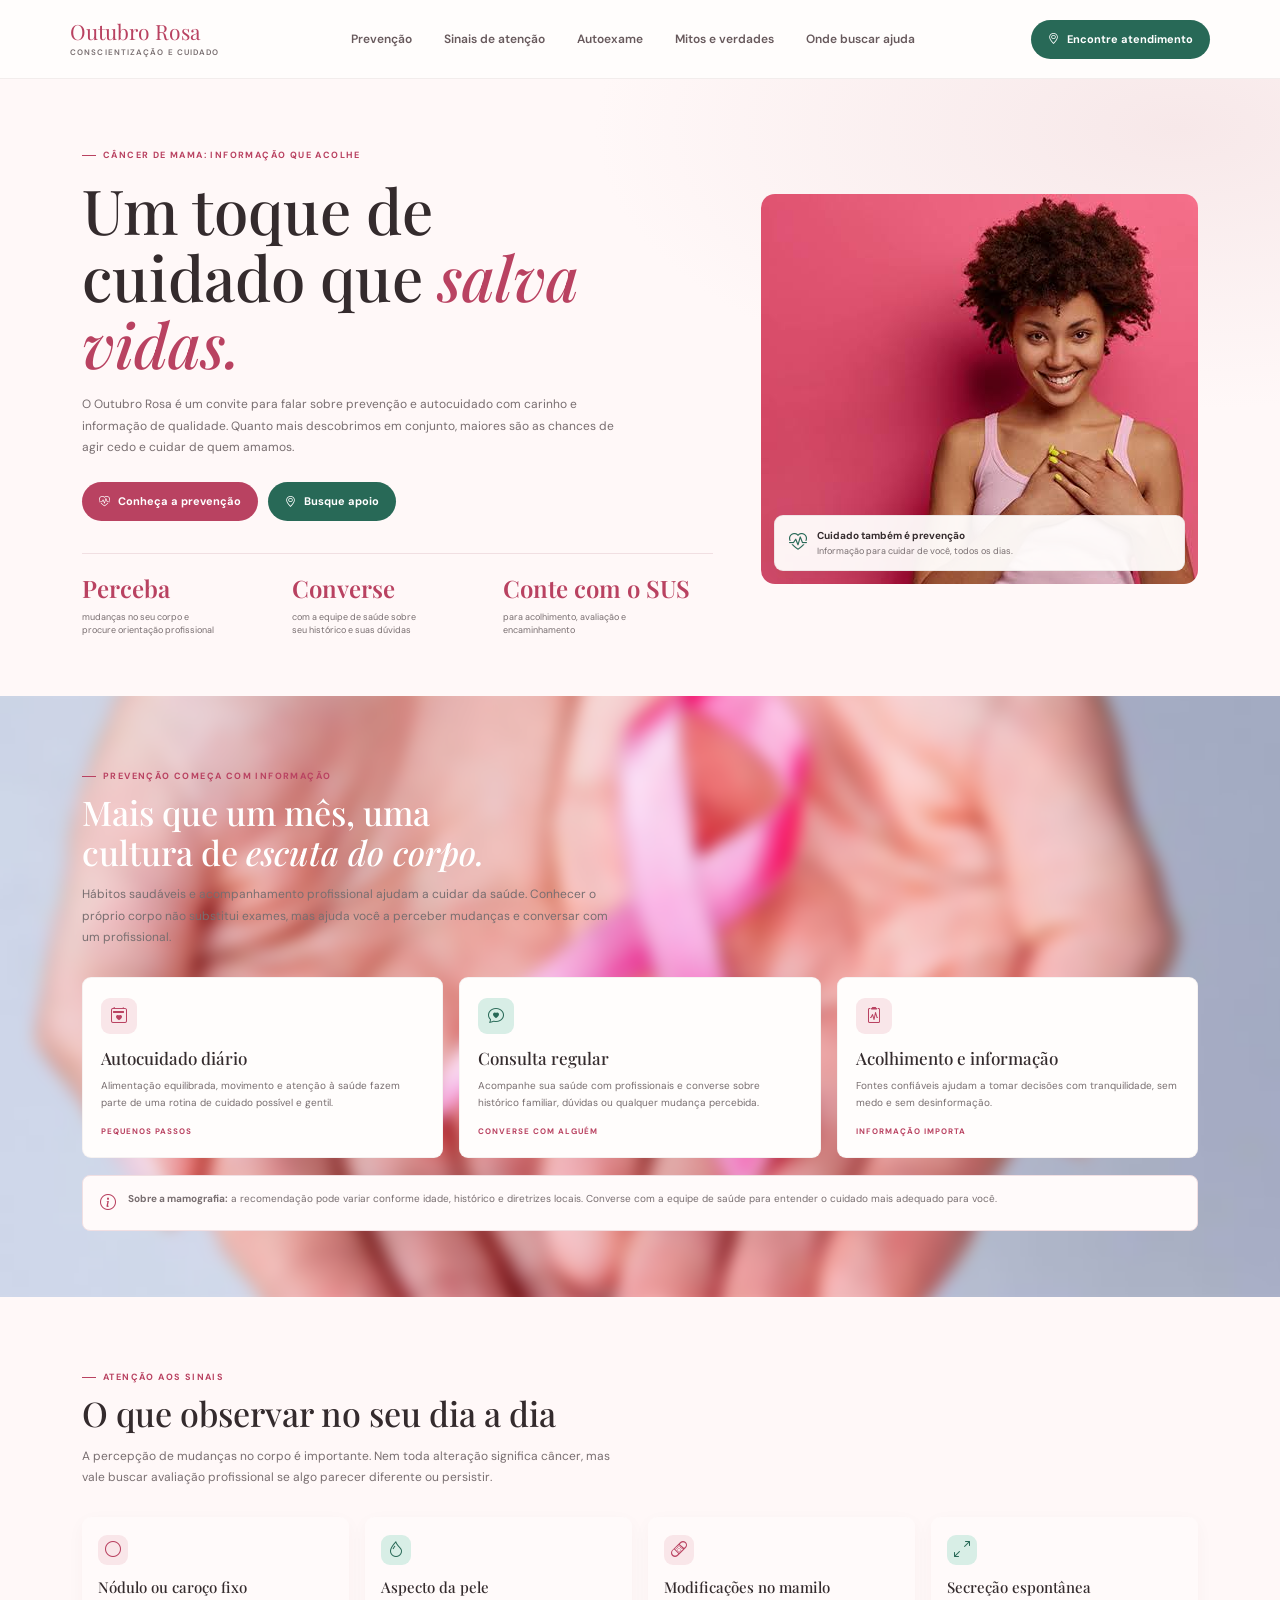
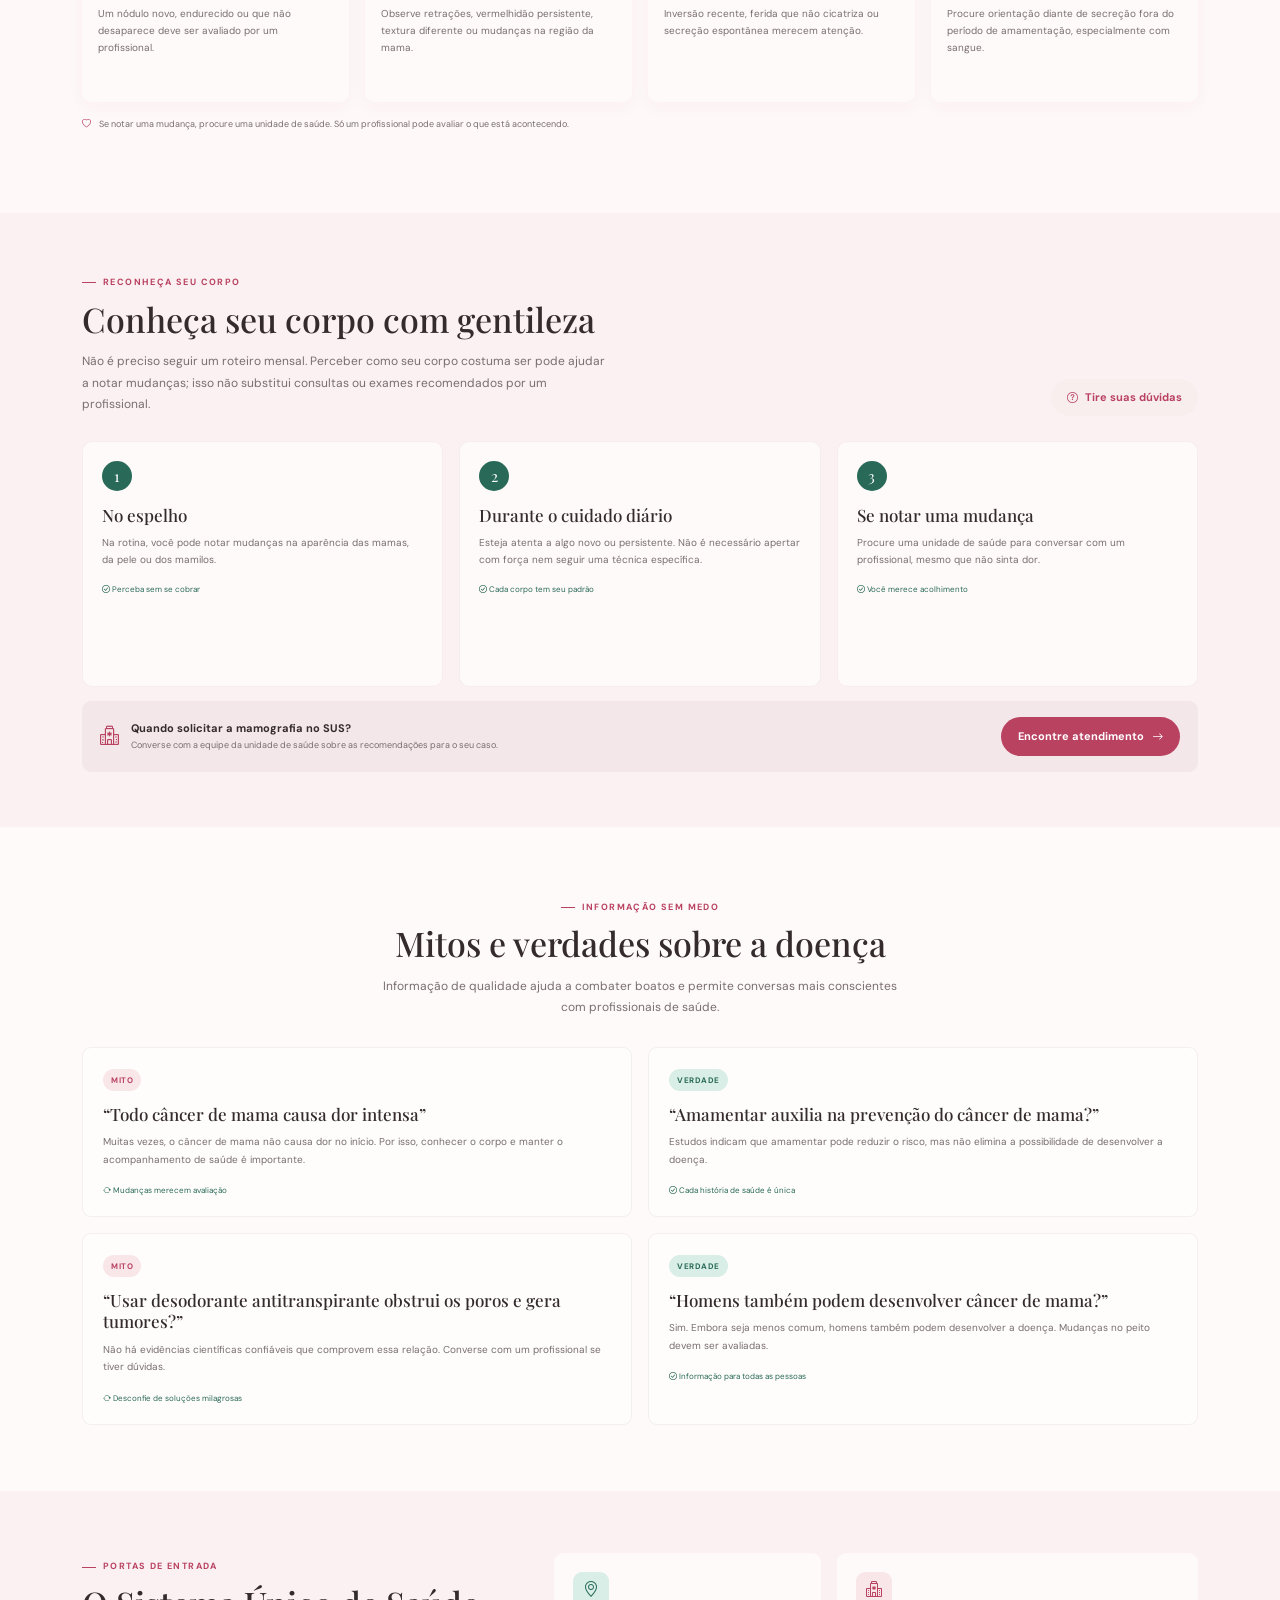
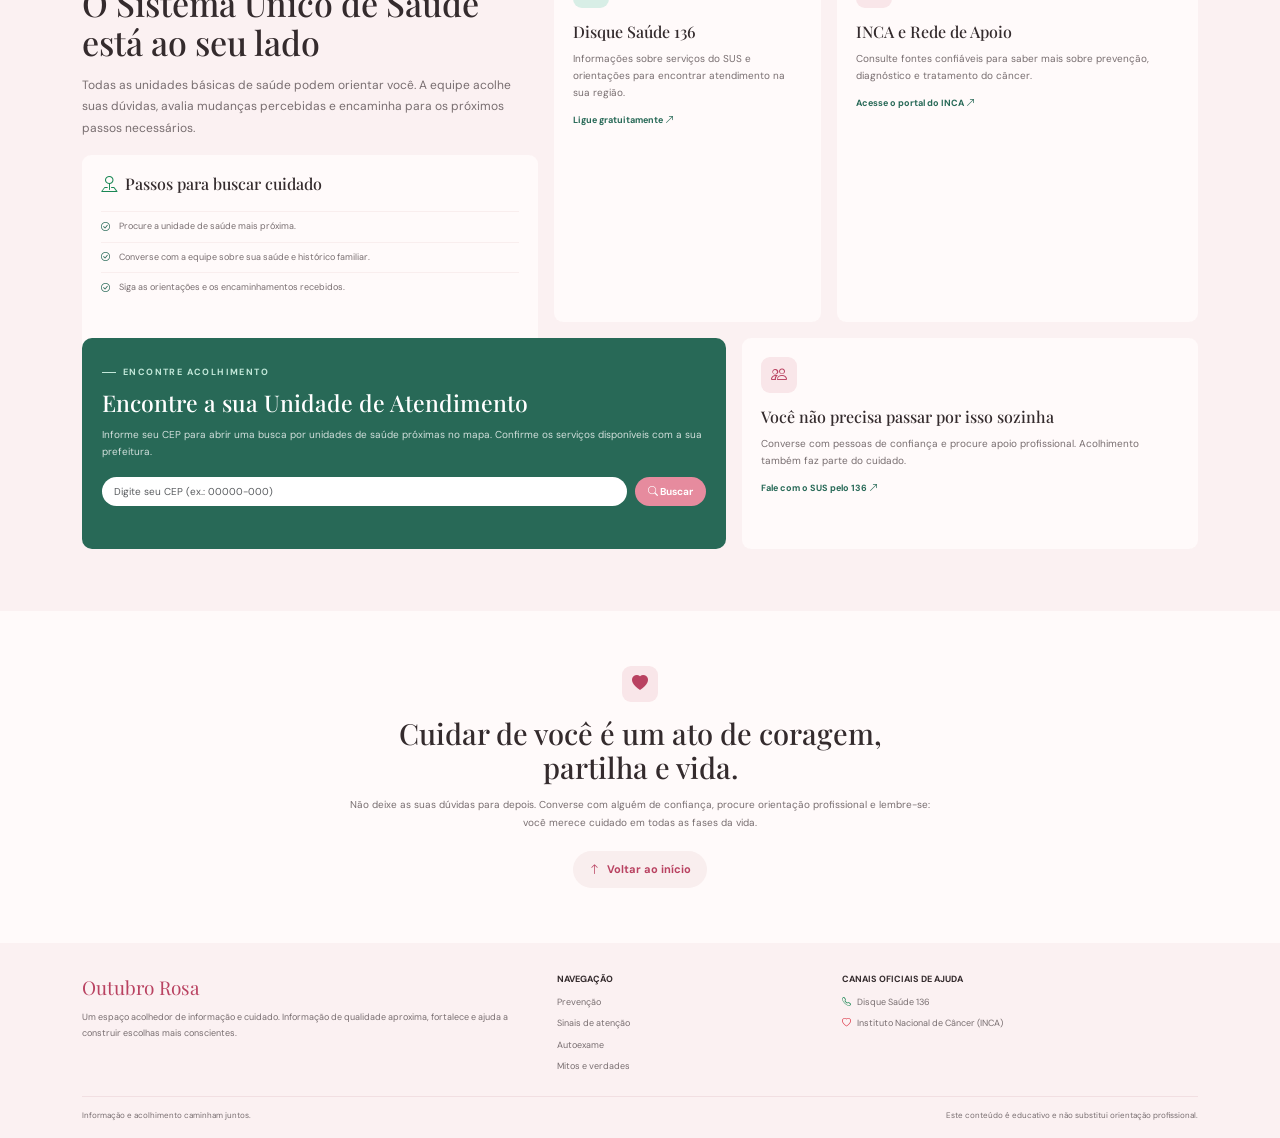
==== commit ee5f0066: "Update index.html" ====
--- a/Outubro Rosa/index.html
+++ b/Outubro Rosa/index.html
@@ -219,7 +219,7 @@
 			<div class="container">
 				<div class="section-intro">
 					<span class="eyebrow">Prevenção começa com informação</span>
-					<h2>Mais que um mês, uma<br class="d-none d-md-block"> cultura de <em>escuta do corpo.</em></h2>
+					<h2 style="color: white;">Mais que um mês, uma<br class="d-none d-md-block"> cultura de <em>escuta do corpo.</em></h2>
 					<p class="body-copy">Hábitos saudáveis e acompanhamento profissional ajudam a cuidar da saúde. Conhecer o próprio corpo não substitui exames, mas ajuda você a perceber mudanças e conversar com um profissional.</p>
 				</div>
 				<div class="row g-3">
